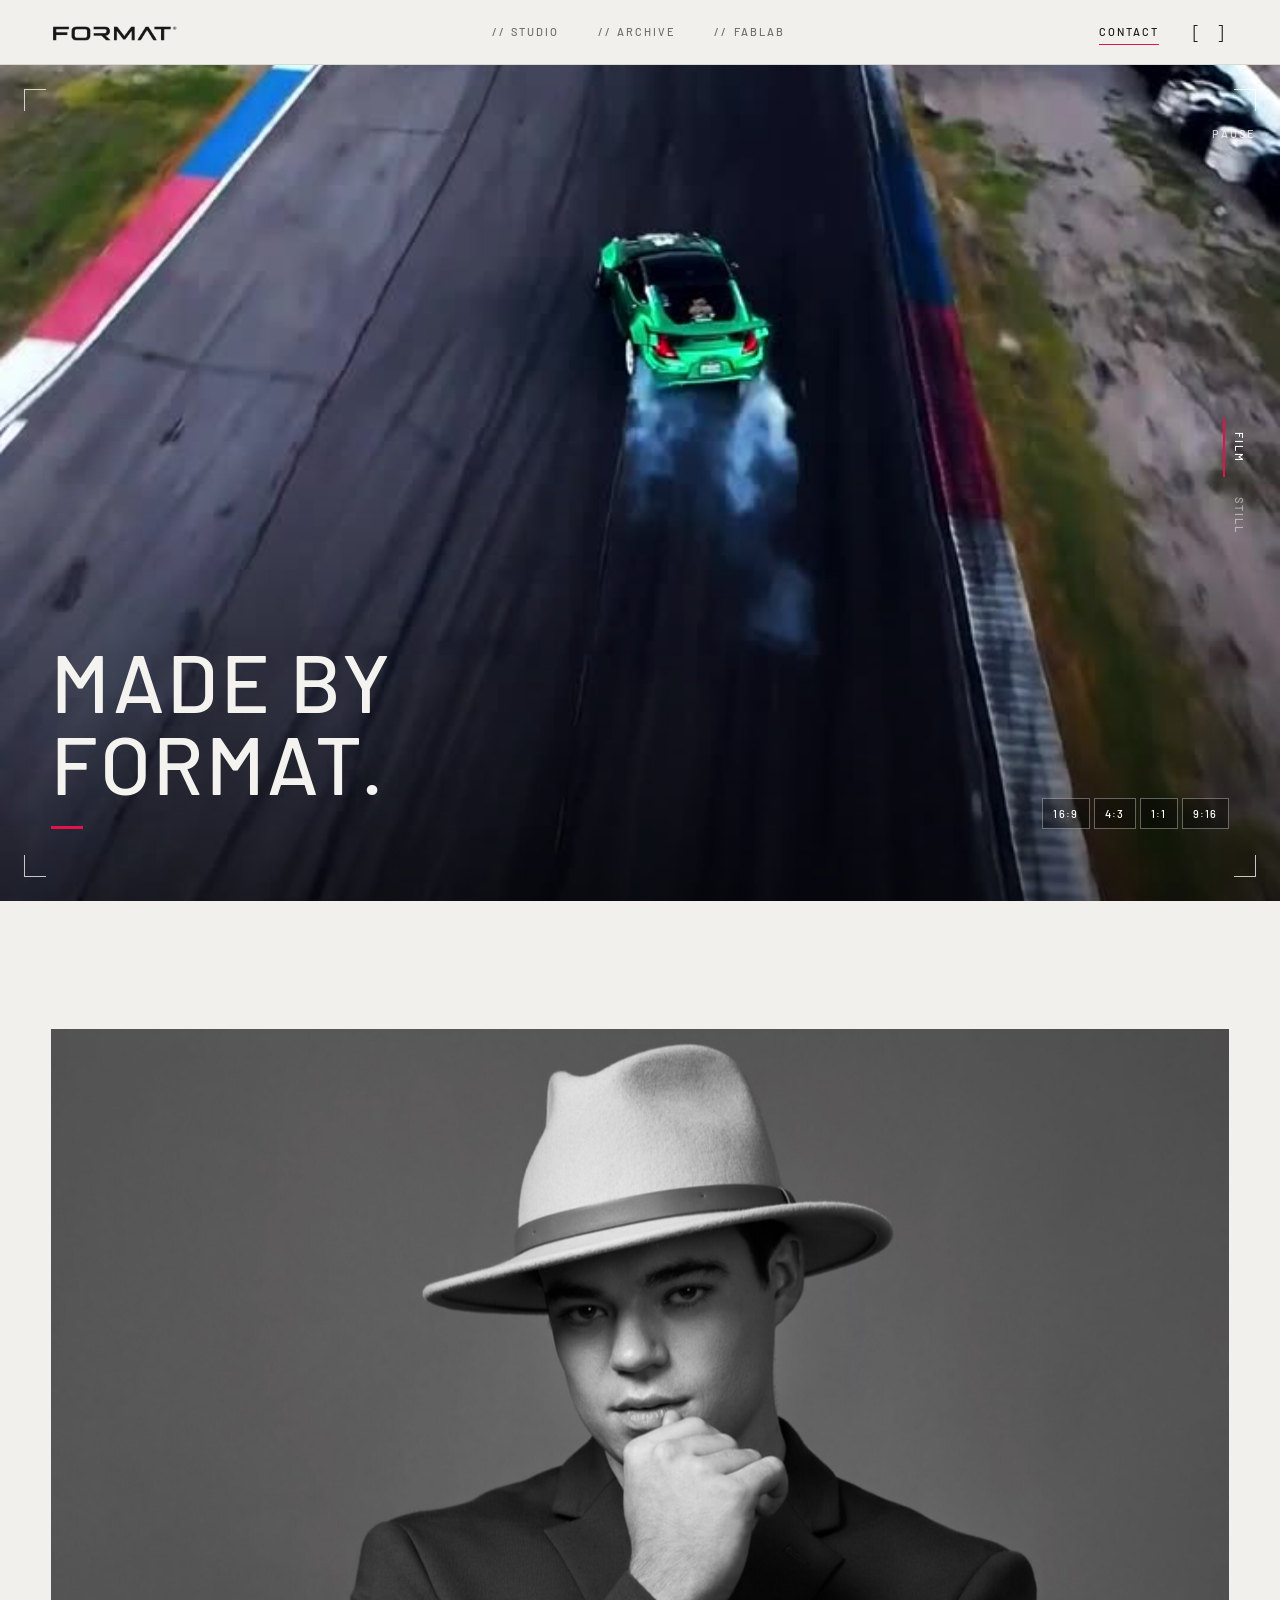
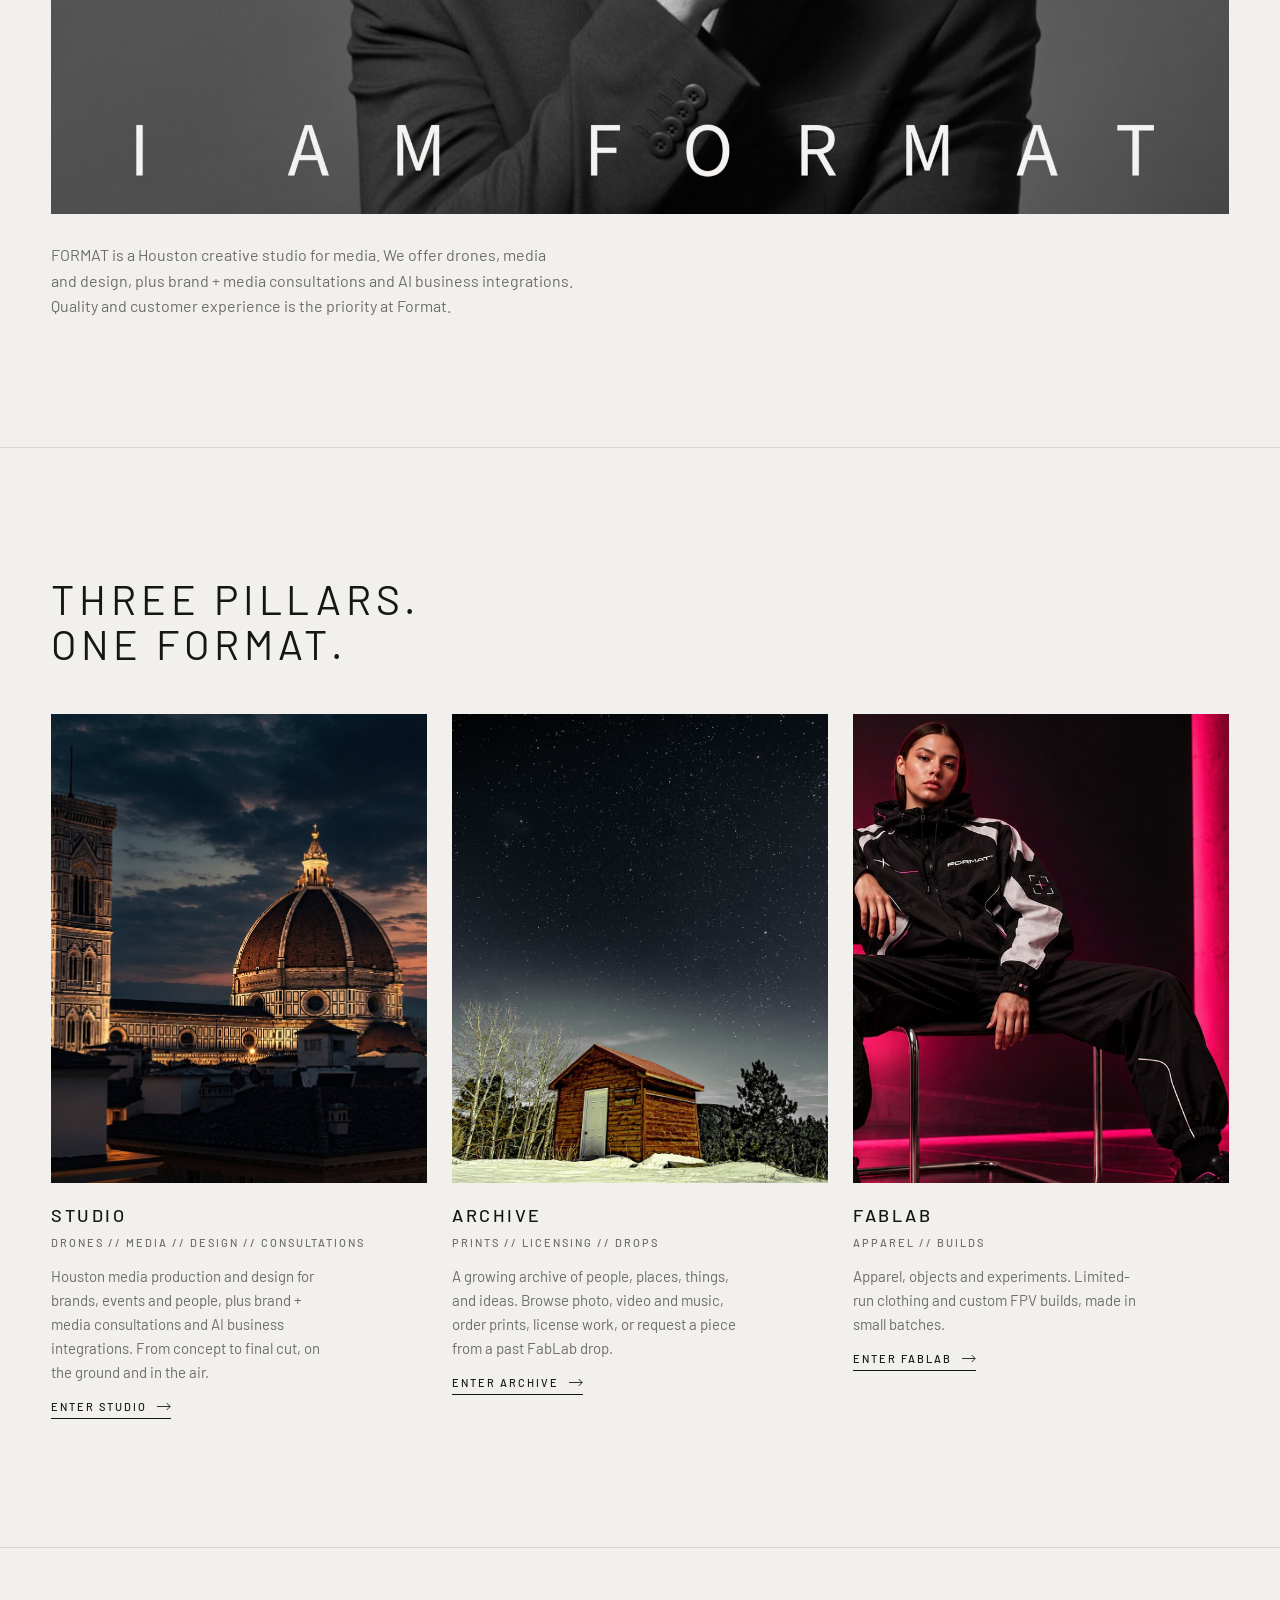
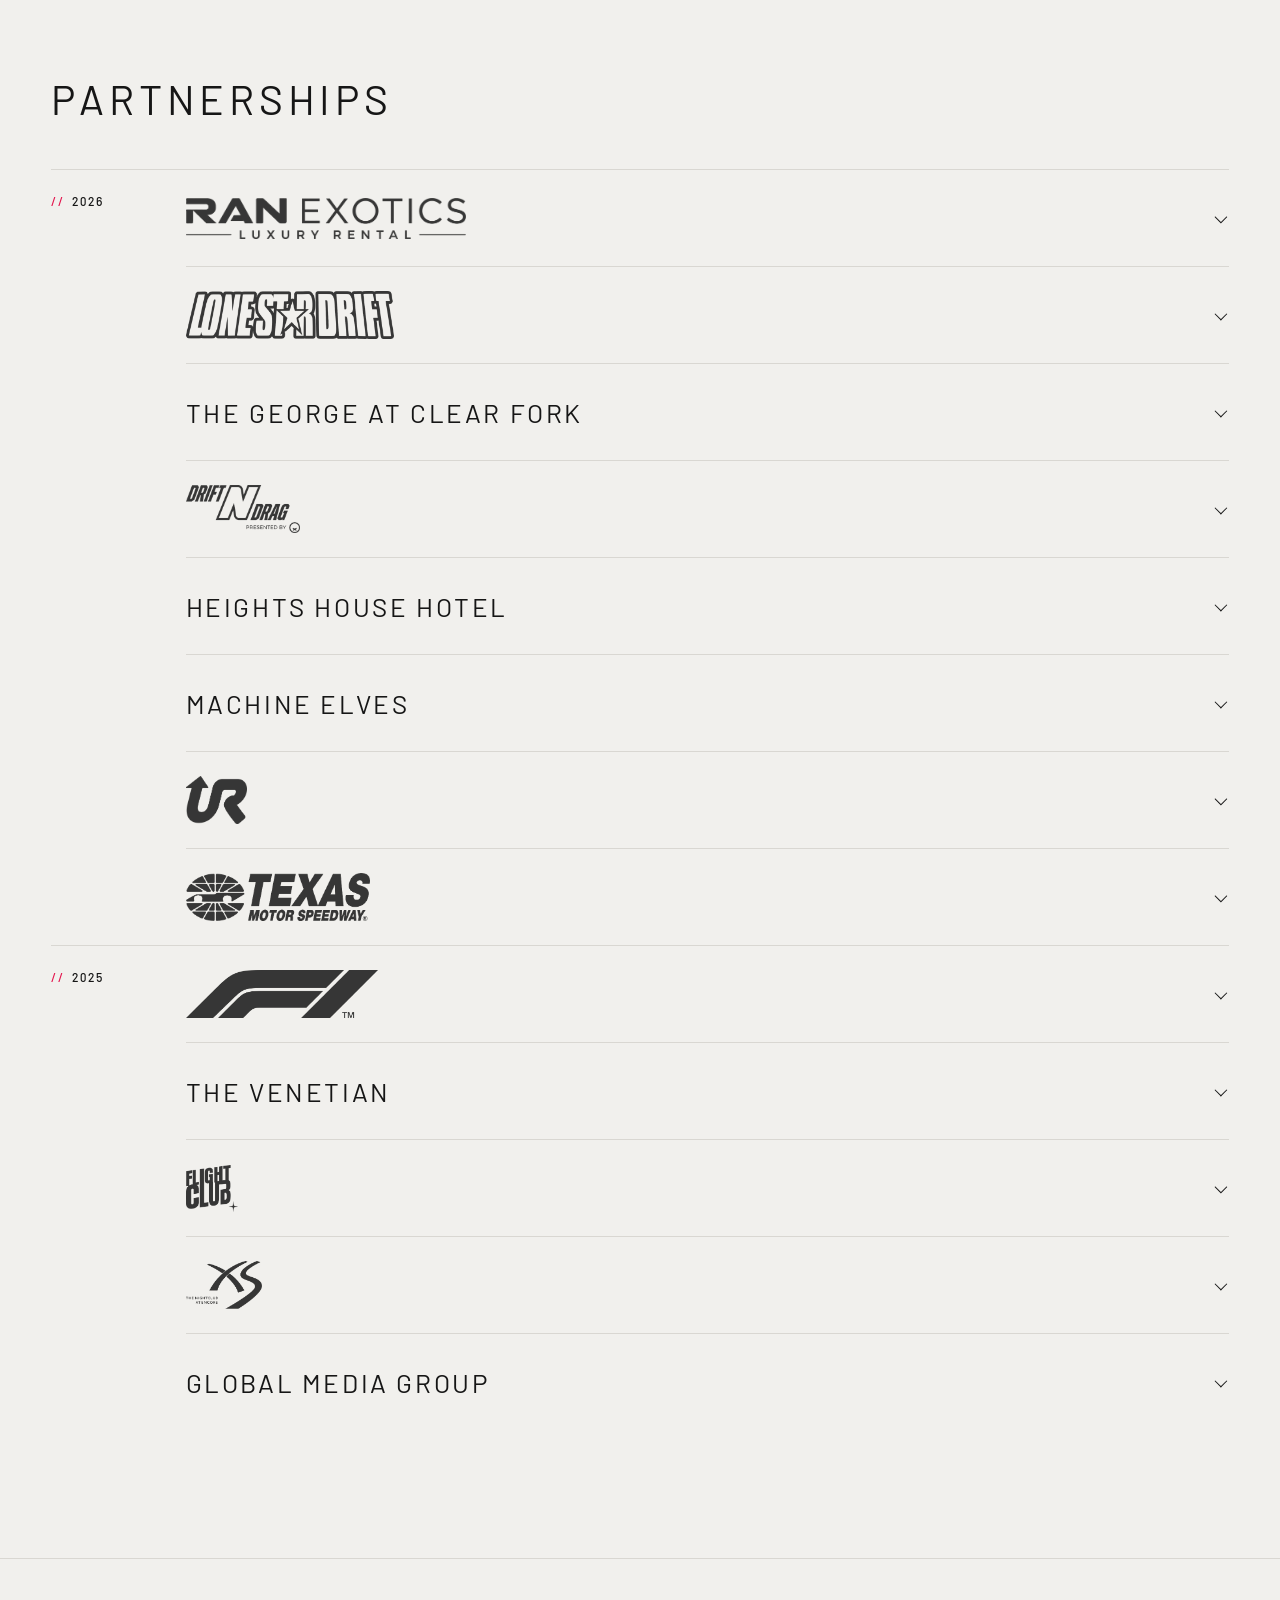
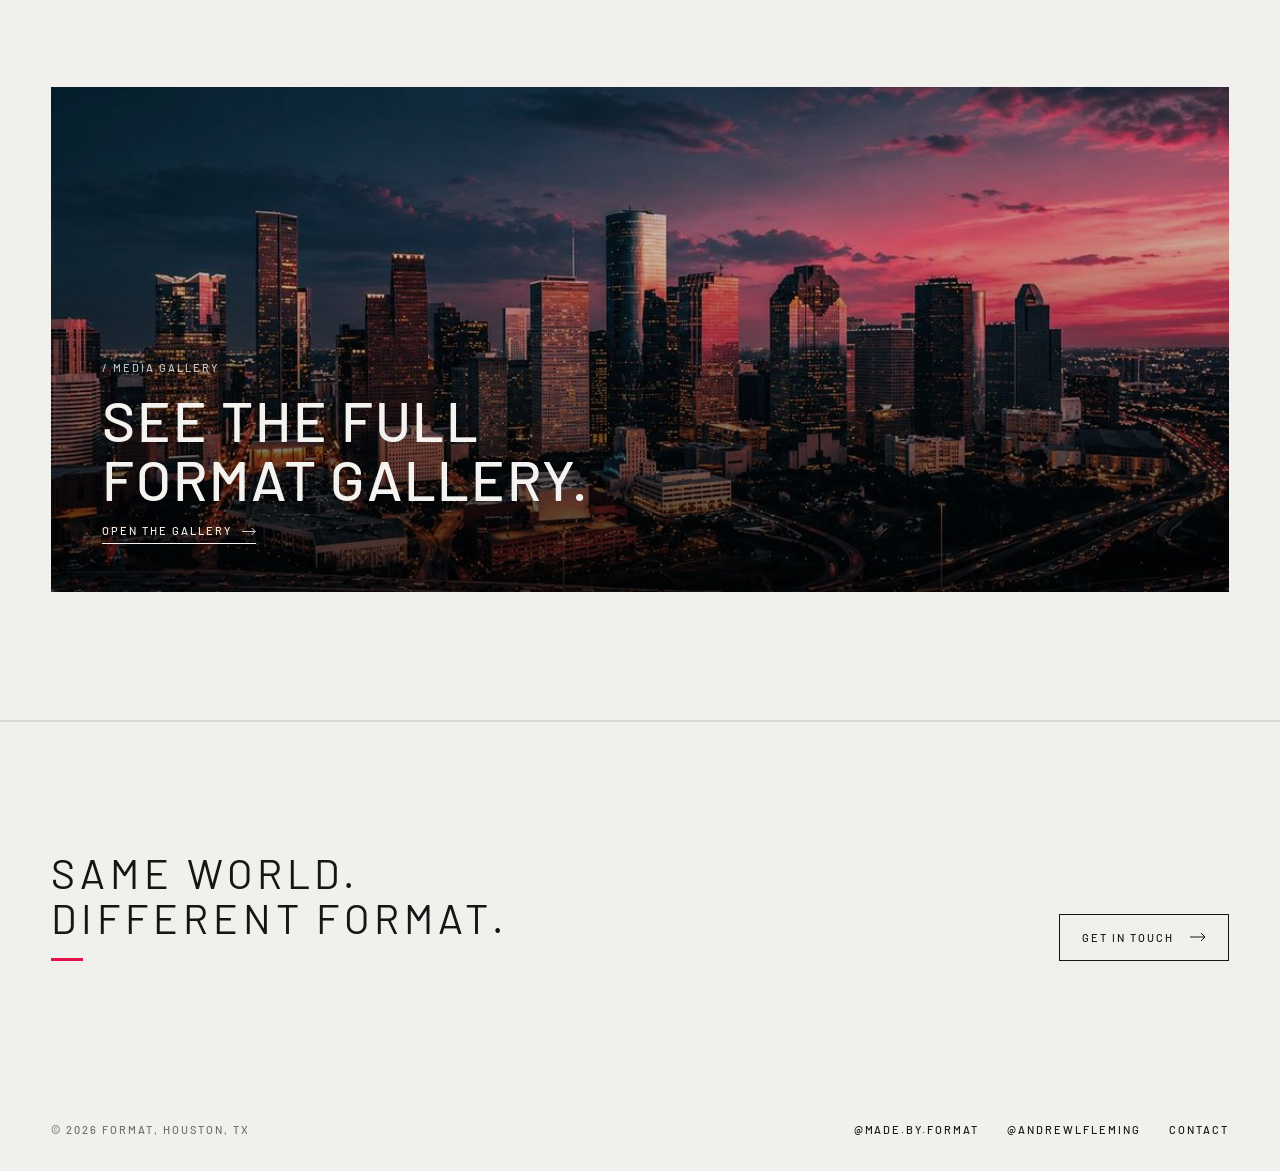
==== index.html @ 5183f005 "Use hero still as link-preview image instead of I AM FORMAT portrait Co-Authored-By: Claude Sonnet 5" ====
<!DOCTYPE html>
<html lang="en">
<head>
<meta charset="utf-8">
<meta name="viewport" content="width=device-width, initial-scale=1, viewport-fit=cover">
<title>FORMAT | Houston Media Studio, FPV &amp; Drone Pilot</title>
<link rel="apple-touch-icon" sizes="180x180" href="/apple-touch-icon.png">
<link rel="icon" type="image/png" sizes="32x32" href="/favicon-32x32.png">
<link rel="icon" type="image/png" sizes="16x16" href="/favicon-16x16.png">
<link rel="icon" href="/favicon.ico" sizes="any">
<link rel="manifest" href="/site.webmanifest">
<meta name="apple-mobile-web-app-title" content="FORMAT">
<meta name="theme-color" content="#000000">
<meta name="description" content="FORMAT is a Houston media studio and FAA Part 107 certified FPV and drone pilot team. Automotive and motorsports content creation, brand + media consultations, AI business integrations, and FabLab motorsports and sports fashion.">
<link rel="canonical" href="https://madebyformat.com/">
<meta property="og:type" content="website">
<meta property="og:site_name" content="FORMAT">
<meta property="og:title" content="FORMAT | Houston Media Studio, FPV &amp; Drone Pilot">
<meta property="og:description" content="FORMAT is a Houston media studio and FAA Part 107 certified FPV and drone pilot team. Automotive and motorsports content creation, brand + media consultations, AI business integrations, and FabLab motorsports and sports fashion.">
<meta property="og:url" content="https://madebyformat.com/">
<meta property="og:image" content="https://madebyformat.com/assets/og-image-hero.jpg">
<meta property="og:image:width" content="1200">
<meta property="og:image:height" content="630">
<meta property="og:image:alt" content="FPV drone view of a green drift car trailing tire smoke through a corner at Texas Motor Speedway">
<meta name="twitter:card" content="summary_large_image">
<meta name="twitter:title" content="FORMAT | Houston Media Studio, FPV &amp; Drone Pilot">
<meta name="twitter:description" content="FORMAT is a Houston media studio and FAA Part 107 certified FPV and drone pilot team. Automotive and motorsports content creation, brand + media consultations, AI business integrations, and FabLab motorsports and sports fashion.">
<meta name="twitter:image" content="https://madebyformat.com/assets/og-image-hero.jpg">
<script type="application/ld+json">{"@context":"https://schema.org","@graph":[{"@type":"WebSite","@id":"https://madebyformat.com/#website","url":"https://madebyformat.com/","name":"FORMAT","publisher":{"@id":"https://madebyformat.com/#org"}},{"@type":"ProfessionalService","@id":"https://madebyformat.com/#org","name":"FORMAT","url":"https://madebyformat.com/","description":"Houston media studio: FAA Part 107 certified FPV and drone pilot, automotive and motorsports content creation, brand + media consultations, AI business integrations, and the FabLab apparel line.","image":"https://madebyformat.com/assets/og-image-hero.jpg","email":"info@madebyformat.com","address":{"@type":"PostalAddress","addressLocality":"Houston","addressRegion":"TX","addressCountry":"US"},"areaServed":[{"@type":"City","name":"Houston"},{"@type":"State","name":"Texas"}],"sameAs":["https://www.instagram.com/made.by.format/"],"knowsAbout":["Motorsports fashion","Sports fashion","Houston media production","FPV drone piloting","Drone pilot services","Automotive content creation","Motorsports photography and video","Brand and media consulting","AI business integrations"],"hasOfferCatalog":{"@type":"OfferCatalog","name":"FORMAT services","itemListElement":[{"@type":"Offer","itemOffered":{"@type":"Service","name":"FPV and drone pilot services","areaServed":"Houston, TX"}},{"@type":"Offer","itemOffered":{"@type":"Service","name":"Automotive and motorsports content creation"}},{"@type":"Offer","itemOffered":{"@type":"Service","name":"Photo and video production"}},{"@type":"Offer","itemOffered":{"@type":"Service","name":"Digital and print design: websites, apps, branding, graphics, books, magazines and print media"}},{"@type":"Offer","itemOffered":{"@type":"Service","name":"Brand and media consultations"}},{"@type":"Offer","itemOffered":{"@type":"Service","name":"AI business integrations"}},{"@type":"Offer","itemOffered":{"@type":"Product","name":"FabLab motorsports and sports fashion apparel"}}]}}]}</script>
<link rel="preconnect" href="https://fonts.googleapis.com">
<link rel="preconnect" href="https://fonts.gstatic.com" crossorigin>
<link href="https://fonts.googleapis.com/css2?family=Barlow:wght@300;400;500&display=swap" rel="stylesheet">
<style>
:root{
  --paper:#F1F0ED; --ink:#161616; --mute:#6E6D69; --line:#D9D7D2; --accent:#E3124B;
  --sans:"Barlow","DIN Alternate","Helvetica Neue",Arial,sans-serif;
  --pad:clamp(20px,4vw,56px);
  --hh:64px;
  box-sizing:border-box;
  padding-top:env(safe-area-inset-top,0px);
  padding-bottom:env(safe-area-inset-bottom,0px);
}
@media (prefers-color-scheme:dark){:root:not([data-theme="light"]){--paper:#121212;--ink:#ECEBE7;--mute:#8E8D89;--line:#2A2A2A;--accent:#FF2A63}}
:root[data-theme="dark"]{--paper:#121212;--ink:#ECEBE7;--mute:#8E8D89;--line:#2A2A2A;--accent:#FF2A63}
html{scroll-behavior:smooth;scroll-padding-top:calc(env(safe-area-inset-top,0px) + var(--hh))}
@media (prefers-reduced-motion:reduce){html{scroll-behavior:auto}*,*::before,*::after{animation:none!important;transition:none!important}}
*,*::before,*::after{box-sizing:border-box}
body{margin:0;background:var(--paper);color:var(--ink);font:400 16px/1.6 var(--sans);-webkit-font-smoothing:antialiased}
img{display:block;max-width:100%}
a{color:inherit;text-decoration:none}
:focus-visible{outline:2px solid var(--accent);outline-offset:3px}
.wrap{max-width:1280px;margin:0 auto;padding:0 var(--pad)}
.lbl{font-size:11px;letter-spacing:.18em;text-transform:uppercase;font-weight:500}
.m{color:var(--mute)}
.tick{display:block;width:32px;height:3px;background:var(--accent)}
html.theming,html.theming *{transition:background-color .35s,color .35s,border-color .35s!important}

/* header */
header{position:sticky;top:0;z-index:20;background:var(--paper);border-bottom:1px solid var(--line)}
.bar{display:flex;align-items:center;justify-content:space-between;height:64px}
.logo img{height:17px;width:auto}
.logo .lp{display:none}
@media (prefers-color-scheme:dark){:root:not([data-theme="light"]) .logo .li{display:none}:root:not([data-theme="light"]) .logo .lp{display:block}}
:root[data-theme="dark"] .logo .li{display:none}:root[data-theme="dark"] .logo .lp{display:block}
.pnav{display:flex;align-items:center;gap:clamp(18px,3vw,40px)}
.pnav a{position:relative;padding:6px 0;transition:color .3s}
.pnav .sl{color:var(--mute);margin-right:.5em;transition:color .3s}
.pnav a:hover,.pnav a[aria-current="page"]{color:var(--ink)}
.pnav a:hover .sl,.pnav a[aria-current="page"] .sl{color:var(--accent)}
.pnav a::after{content:"";position:absolute;left:0;right:0;bottom:0;height:1px;background:var(--accent);transform:scaleX(0);transform-origin:left;transition:transform .5s cubic-bezier(.77,0,.18,1)}
.pnav a[aria-current="page"]::after{transform:scaleX(1)}
.pnav a:not([aria-current]){color:var(--mute)}
.hr{display:flex;align-items:center;gap:clamp(16px,2.4vw,28px)}
.cta{border-bottom:1px solid var(--accent);padding:4px 0}
.cta:hover{color:var(--accent)}
.sl{color:var(--accent)}
.brk{white-space:nowrap;border:0;background:none;color:inherit;font:300 20px var(--sans);letter-spacing:.3em;padding:4px 0 4px .3em;cursor:pointer}
.brk:hover{color:var(--accent)}

/* hero */
.frame{position:relative;height:calc(100svh - var(--hh));min-height:520px;background:#0E0E0E;overflow:hidden;color:#F4F3EF}
.media{position:absolute;inset:0;isolation:isolate;overflow:hidden;background:#0E0E0E}
.layer{position:absolute;inset:0;width:100%;height:100%;object-fit:cover;z-index:0;opacity:0;clip-path:inset(0);will-change:clip-path,transform}
.media picture{display:contents}
#heroVid{object-position:50% 42%}#heroImg{object-position:50% 45%}
#heroVid::-webkit-media-controls,#heroVid::-webkit-media-controls-start-playback-button,#heroVid::-webkit-media-controls-overlay-play-button{display:none!important;-webkit-appearance:none}
.layer.cur{z-index:1;opacity:1}
.layer.enter{z-index:2;opacity:1;clip-path:inset(50% 0 50% 0);transform:scale(1.1)}
.layer.enter.go{clip-path:inset(0 0 0 0);transform:scale(1);transition:clip-path .95s cubic-bezier(.77,0,.18,1),transform 1.4s cubic-bezier(.16,1,.3,1)}
.layer.cur.leave{transform:scale(1.04);filter:brightness(.45) saturate(.6);transition:transform 1.2s cubic-bezier(.16,1,.3,1),filter .9s cubic-bezier(.77,0,.18,1)}
.shut{position:absolute;inset:0;pointer-events:none;z-index:1}
.shut i{position:absolute;left:0;right:0;top:50%;height:1px;background:var(--accent);opacity:0;transform:scaleX(0)}
.frame.sw .shut i{opacity:1;transform:scaleX(1);transition:transform .4s cubic-bezier(.16,1,.3,1)}
.frame.sw.go .shut i{opacity:0;transition:top .95s cubic-bezier(.77,0,.18,1),transform .4s cubic-bezier(.16,1,.3,1),opacity .35s .75s}
.frame.sw.go .shut i:first-child{top:0}.frame.sw.go .shut i:last-child{top:calc(100% - 1px)}
.mode{position:absolute;right:24px;top:50%;transform:translateY(-50%);z-index:3;display:flex;flex-direction:column;gap:6px}
.mode button{writing-mode:vertical-rl;background:none;border:0;color:rgba(255,255,255,.5);padding:14px 10px;cursor:pointer;font-family:var(--sans);transition:color .5s}
.mode button:hover,.mode button[aria-pressed="true"]{color:#fff}
.mi{position:absolute;left:0;top:0;width:2px;background:var(--accent);transition:transform .7s cubic-bezier(.77,0,.18,1),height .7s cubic-bezier(.77,0,.18,1)}
.frame.still .vp{opacity:0;pointer-events:none}
.vp{transition:opacity .5s}
.vp{position:absolute;top:56px;right:24px;z-index:3;background:none;border:0;color:rgba(255,255,255,.75);padding:6px 0;cursor:pointer;font-family:var(--sans)}
.vp:hover{color:#fff}
.scrim{position:absolute;inset:0;background:linear-gradient(0deg,rgba(0,0,0,.6),rgba(0,0,0,0) 55%)}
.c{position:absolute;width:22px;height:22px;border:0 solid rgba(255,255,255,.75)}
.tl{top:24px;left:24px;border-top-width:1px;border-left-width:1px}.tr{top:24px;right:24px;border-top-width:1px;border-right-width:1px}
.bl{bottom:24px;left:24px;border-bottom-width:1px;border-left-width:1px}.br{bottom:24px;right:24px;border-bottom-width:1px;border-right-width:1px}
.hero-copy{position:absolute;left:var(--pad);right:var(--pad);bottom:clamp(48px,8vh,88px);display:flex;justify-content:space-between;align-items:flex-end;gap:24px;flex-wrap:wrap;z-index:2}
h1{margin:0 0 22px;font-size:clamp(40px,6.4vw,96px);line-height:1;font-weight:500;letter-spacing:.03em;text-transform:uppercase}
.vf{position:absolute;left:50%;top:50%;transform:translate(-50%,-50%);border:1px solid rgba(255,255,255,.85);box-shadow:0 0 0 200vmax rgba(0,0,0,.5);transition:width .5s,height .5s,opacity .4s;opacity:0;pointer-events:none;z-index:1}
.frame[data-ar] .vf{opacity:1}
.ratios{display:flex;gap:4px}
.ratios button{background:rgba(0,0,0,.35);border:1px solid rgba(255,255,255,.35);color:#fff;font:500 11px var(--sans);letter-spacing:.12em;padding:8px 10px;cursor:pointer}
.ratios button[aria-pressed="true"]{background:var(--accent);border-color:var(--accent)}

/* sections */
section.block{padding:clamp(64px,10vw,128px) 0;border-bottom:1px solid var(--line)}
h2{margin:0;font-size:clamp(26px,3.2vw,42px);line-height:1.1;font-weight:400;letter-spacing:.12em;text-transform:uppercase}
.head{display:flex;justify-content:space-between;align-items:baseline;gap:16px;margin-bottom:clamp(28px,4vw,48px)}
.grid3{display:grid;grid-template-columns:repeat(3,1fr);gap:clamp(16px,2vw,28px)}
.ph{position:relative;overflow:hidden;background:#0E0E0E}
.ph img{width:100%;height:100%;object-fit:cover;transition:transform .6s}
a:hover .ph img{transform:scale(1.03)}
.div .ph{aspect-ratio:4/5}
.div .act{margin-top:14px;display:inline-flex;gap:10px;align-items:center;border-bottom:1px solid currentColor;padding-bottom:3px}
a:hover .act{color:var(--accent)}
.div p{margin:12px 0 0;color:var(--mute);max-width:36ch;font-size:15px;line-height:1.6}
.div h3{margin:18px 0 4px;font-size:18px;font-weight:500;letter-spacing:.14em;text-transform:uppercase}
.work .ph{aspect-ratio:3/2}
.grid4{display:grid;grid-template-columns:repeat(4,minmax(0,1fr));gap:clamp(16px,2vw,28px)}
.ph svg{display:block;transition:transform .6s}
a:hover .ph svg{transform:scale(1.03)}
@media (max-width:1024px){.grid4{grid-template-columns:repeat(2,minmax(0,1fr));row-gap:clamp(40px,6vw,64px)}}
@media (max-width:560px){.grid4{grid-template-columns:minmax(0,1fr)}}
.work .cap{display:flex;justify-content:space-between;gap:12px;padding-top:12px}

/* about */
.vh{position:absolute;width:1px;height:1px;margin:-1px;padding:0;overflow:hidden;clip:rect(0 0 0 0);white-space:nowrap;border:0}
.iam{aspect-ratio:3/2}
.iamp{max-width:58ch;color:var(--mute);margin:28px 0 0}
.gcard{position:relative;display:block;color:#F4F3EF;background:#0E0E0E;overflow:hidden}
.gcard .ph{aspect-ratio:21/9}
.gcard .ph img{opacity:.8}
.gcard::after{content:"";position:absolute;inset:0;background:linear-gradient(0deg,rgba(0,0,0,.7),rgba(0,0,0,0) 65%)}
.gtxt{position:absolute;left:clamp(20px,4vw,56px);right:clamp(20px,4vw,56px);bottom:clamp(20px,4vw,48px);z-index:1;display:flex;flex-direction:column;align-items:flex-start;gap:14px}
.gtxt .m{color:rgba(255,255,255,.75)}
.gtxt h2{margin:0;font-size:clamp(28px,4.4vw,64px);line-height:1.05;font-weight:500;letter-spacing:.03em;text-transform:uppercase}
.gcard:hover .more{color:var(--accent)}
@media (max-width:820px){.gcard .ph{aspect-ratio:4/3}}

/* contact */
.contact{display:grid;grid-template-columns:1fr 1fr;gap:clamp(32px,6vw,96px)}
.contact h2{margin-bottom:24px}
form{display:grid;gap:18px}
input,textarea{width:100%;font:400 16px var(--sans);color:var(--ink);background:transparent;border:0;border-bottom:1px solid var(--line);padding:10px 0;border-radius:0}
textarea{min-height:80px;resize:vertical}
input:focus,textarea:focus{outline:none;border-bottom-color:var(--accent)}
.btn{justify-self:start;display:inline-flex;gap:16px;align-items:center;border:1px solid var(--ink);background:none;color:inherit;padding:14px 22px;cursor:pointer}
.btn:hover{background:var(--ink);color:var(--paper)}
.sent{min-height:1.2em}

/* footer */
footer .wrap{display:flex;justify-content:space-between;align-items:center;gap:20px;flex-wrap:wrap;padding-top:32px;padding-bottom:32px}
footer .links{display:flex;gap:28px}
footer a:hover{color:var(--accent)}

/* gallery */
.more{display:inline-flex;gap:10px;align-items:center;border-bottom:1px solid currentColor;padding-bottom:3px}
.more:hover,.back:hover{color:var(--accent)}
body.g main{display:none}
body.g .gallery{display:block}
.gallery{padding:clamp(40px,6vw,80px) 0 clamp(64px,10vw,128px)}
.ghead{margin-bottom:clamp(32px,5vw,64px)}
.ghead h2{font-size:clamp(40px,6vw,88px);letter-spacing:.06em;margin:28px 0 14px}
.ghead p{margin:0 0 22px}
.back{display:inline-flex;gap:10px;align-items:center}
.gbar{position:sticky;top:var(--hh);z-index:10;background:var(--paper);display:flex;justify-content:space-between;align-items:center;gap:16px;padding:14px 0;margin-bottom:clamp(14px,2vw,24px);border-bottom:1px solid var(--line)}
.chips{display:flex;gap:clamp(16px,3vw,32px)}
.chip{background:none;border:0;border-bottom:1px solid transparent;color:var(--mute);padding:4px 0;cursor:pointer;font-family:var(--sans)}
.chip:hover{color:var(--ink)}
.chip[aria-pressed="true"]{color:var(--ink);border-bottom-color:var(--accent)}
.grid{--cols:4;--ar:1/1;display:grid;grid-template-columns:repeat(var(--cols),1fr);gap:clamp(6px,.9vw,12px)}
.grid[data-f="landscape"]{--ar:3/2}.grid[data-f="portrait"]{--ar:2/3}
.gi{display:block;width:100%;aspect-ratio:var(--ar);padding:0;border:0;background:#0E0E0E;cursor:zoom-in;overflow:hidden}
.gi[hidden]{display:none}
.gi img{width:100%;height:100%;object-fit:cover;transition:transform .6s}
.gi:hover img{transform:scale(1.03)}
.empty{padding:clamp(48px,8vw,96px) 0;max-width:36ch}
.empty[hidden]{display:none}
.gright{display:flex;align-items:center;gap:clamp(12px,2vw,20px)}
.zoom{display:flex;gap:2px}
.gbar .lbl{white-space:nowrap}
@media (max-width:520px){#gCount{display:none}.chips{gap:14px}.gbar{gap:8px}}
.zoom button{width:28px;height:28px;background:none;border:0;color:var(--mute);font:300 18px/1 var(--sans);cursor:pointer;padding:0}
.zoom button:hover:not(:disabled){color:var(--accent)}
.zoom button:disabled{color:var(--line);cursor:default}
.lb{position:fixed;inset:0;z-index:50;background:#080808;display:flex;align-items:center;justify-content:center;padding:calc(64px + env(safe-area-inset-top,0px)) clamp(12px,6vw,96px) calc(96px + env(safe-area-inset-bottom,0px));color:#EDECE8}
.lb[hidden]{display:none}
.lb img{max-width:100%;max-height:100%;object-fit:contain}
.lbc{position:absolute;top:calc(26px + env(safe-area-inset-top,0px));left:clamp(16px,4vw,40px)}
.lbx{position:absolute;top:calc(18px + env(safe-area-inset-top,0px));right:clamp(16px,4vw,40px);background:none;border:0;color:inherit;cursor:pointer;padding:8px}
.lbn{position:absolute;top:50%;transform:translateY(-50%);background:none;border:0;color:inherit;cursor:pointer;padding:18px}
.lbn:hover,.lbx:hover{color:var(--accent)}
.prev{left:4px}.next{right:4px}
.lbbar{position:absolute;left:clamp(16px,4vw,40px);right:clamp(16px,4vw,40px);bottom:calc(22px + env(safe-area-inset-bottom,0px));display:flex;justify-content:space-between;align-items:center;gap:12px 24px;flex-wrap:wrap}
.lbt{font-size:13px}
.lbact{display:flex;gap:8px}
.lbb,.lbfav{background:none;border:1px solid rgba(255,255,255,.35);color:inherit;padding:12px 16px;cursor:pointer;font-family:var(--sans)}
.lbfav{width:44px;padding:0;display:grid;place-items:center}
.lbb:hover,.lbfav:hover{border-color:var(--accent);color:var(--accent)}
.lbfav[aria-pressed="true"]{color:var(--accent);border-color:var(--accent)}
.lbfav[aria-pressed="true"] svg{fill:currentColor}
body.lock{overflow:hidden}
@media (max-width:820px){
  .lb{padding-bottom:calc(132px + env(safe-area-inset-bottom,0px))}
  .lbbar{flex-direction:column;align-items:stretch}
  .lbb{flex:1;padding:12px 6px;white-space:nowrap;letter-spacing:.12em}
  .lbn{padding:12px}
}

@media (max-width:820px){
  .grid3{grid-template-columns:1fr}
  .work .grid3{grid-template-columns:1fr 1fr}
  .div .ph{aspect-ratio:4/3}
  .about,.contact{grid-template-columns:1fr}
  #heroVid{object-position:50% 40%}#heroImg{object-position:62% 45%}
  .mode{right:12px}.mode button{padding:12px 8px}
  .vp{top:40px;right:16px}
  .scrim{background:linear-gradient(0deg,rgba(0,0,0,.7),rgba(0,0,0,0) 60%),linear-gradient(180deg,rgba(0,0,0,.35),rgba(0,0,0,0) 20%)}
  .c{width:16px;height:16px}.tl,.tr{top:16px}.bl,.br{bottom:16px}.tl,.bl{left:16px}.tr,.br{right:16px}
}
@media (max-width:640px){
  :root{--hh:108px}
  #heroImg{object-position:50% 40%}
  .bar{flex-wrap:wrap;height:auto}
  .bar>.logo{height:60px;display:flex;align-items:center}
  .hr{height:60px}
  .pnav{order:3;width:100%;justify-content:space-between;height:48px;border-top:1px solid var(--line)}
}
@media (max-width:480px){.logo img{height:13px}.brk{font-size:17px;letter-spacing:.2em}.work .grid3{grid-template-columns:1fr}}

/* two-link cards */
.acts{display:flex;gap:24px;flex-wrap:wrap}
.card a:hover .ph img{transform:scale(1.03)}
.act:hover{color:var(--accent)}
body.a main{display:none}
body.a .aipage{display:block}
.aipage{padding:clamp(40px,6vw,80px) 0 clamp(64px,10vw,128px)}
.aipage .ghead h2 .sl{color:var(--accent)}
.aipage .ghead p{max-width:44ch}
.aigrid{display:grid;grid-template-columns:repeat(3,1fr);gap:clamp(16px,2vw,28px)}
.aigrid figure{margin:0}
.slot{aspect-ratio:4/5;border:1px solid var(--line);display:grid;place-items:center;position:relative}
.slot::before,.slot::after{content:"";position:absolute;width:14px;height:14px;border:0 solid var(--mute)}
.slot::before{top:12px;left:12px;border-top-width:1px;border-left-width:1px}
.slot::after{bottom:12px;right:12px;border-bottom-width:1px;border-right-width:1px}
.slot span{font-size:clamp(28px,3vw,40px);font-weight:300;letter-spacing:.12em;color:var(--line)}
.aigrid .cap{display:flex;justify-content:space-between;gap:12px;padding-top:12px}
.aifoot{margin-top:clamp(40px,6vw,72px);display:flex;justify-content:space-between;gap:16px;flex-wrap:wrap;border-top:1px solid var(--line);padding-top:20px}
@media (max-width:820px){.aigrid{grid-template-columns:1fr 1fr 1fr;gap:8px}.aigrid .cap span:last-child{display:none}.aigrid .cap{font-size:9px}}
@media (max-width:480px){.aigrid{grid-template-columns:1fr}.aigrid .cap span:last-child{display:inline}.aigrid .cap{font-size:11px}}

/* pillar pages */
body.sub main{display:none}
.page{padding:clamp(40px,6vw,80px) 0 clamp(64px,10vw,128px)}
.ghead h2 .sl{color:var(--accent)}
.page .ghead h2{margin-bottom:10px}
.page .ghead p{max-width:44ch;margin:18px 0 22px}
.page .slot{aspect-ratio:auto;height:100%;border:0;background:#0E0E0E}
.page .slot span{color:#3A3A3A}.page .slot b{font-weight:300}
.pfoot{margin-top:clamp(40px,6vw,72px)}.pfoot:empty{display:none}
.pfoot .btn{text-decoration:none}
/* studio advisory band */
.adv{margin-top:clamp(56px,8vw,112px);padding-top:clamp(28px,4vw,48px);border-top:1px solid var(--line);display:grid;grid-template-columns:1fr 1fr;gap:clamp(28px,6vw,96px)}
.adv h3{margin:0 0 4px;font-size:18px;font-weight:500;letter-spacing:.14em;text-transform:uppercase}
.adv p{margin:12px 0 18px;color:var(--mute);max-width:40ch;font-size:15px;line-height:1.6}
.adv .act{display:inline-flex;gap:10px;align-items:center;border-bottom:1px solid currentColor;padding-bottom:3px}
.advl{list-style:none;margin:0;padding:0;border-top:1px solid var(--line)}
.advl li{display:grid;grid-template-columns:minmax(150px,.8fr) 1.2fr;gap:8px 24px;padding:18px 0;border-bottom:1px solid var(--line)}
.advl li span:first-child{font-size:12px;letter-spacing:.16em;text-transform:uppercase;font-weight:500;padding-top:2px}
.advl li .m{font-size:15px;line-height:1.55}
@media (max-width:820px){.adv{grid-template-columns:1fr}.advl li{grid-template-columns:1fr}}
/* brands */
.brands .head{align-items:flex-end}
.brands .head p{margin:0;max-width:34ch;color:var(--mute);font-size:15px}
.by{display:grid;grid-template-columns:96px minmax(0,1fr);gap:0 clamp(16px,3vw,40px);border-top:1px solid var(--line)}
.by>.yr{padding-top:22px;font-size:12px;letter-spacing:.18em;font-weight:500;font-variant-numeric:tabular-nums}
.by>.yr b{color:var(--accent);font-weight:500;margin-right:.5em}
.by+.by{margin-top:0}
.bl{list-style:none;margin:0;padding:0}
.bl details{border-bottom:1px solid var(--line)}
.bl details:last-child{border-bottom:0}
.bl summary{list-style:none;display:grid;grid-template-columns:minmax(0,1fr) 14px;gap:16px;align-items:center;min-height:96px;padding:18px 0;cursor:pointer}
.bl summary::-webkit-details-marker{display:none}
.bl .bn{display:flex;align-items:center;min-height:56px;color:var(--ink)}
.bl .bg{--lh:clamp(32px,4.5vw,48px);display:block;height:var(--lh);width:calc(var(--lh)*var(--r));max-width:min(100%,280px);background:currentColor;opacity:.85;transition:opacity .3s,background-color .3s;-webkit-mask:var(--m) left center/contain no-repeat;mask:var(--m) left center/contain no-repeat}
.bl summary:hover .bg{opacity:1;background:var(--accent)}
.bl .bw{font-size:clamp(18px,2.2vw,26px);letter-spacing:.1em;text-transform:uppercase;transition:color .3s}
.bl summary:hover .bw{color:var(--accent)}
.bl .bc{width:9px;height:9px;border-right:1px solid currentColor;border-bottom:1px solid currentColor;transform:rotate(45deg) translateY(-2px);transition:transform .35s cubic-bezier(.77,0,.18,1)}
.bl details[open] .bc{transform:rotate(-135deg);color:var(--accent)}
.bl .bd{display:grid;grid-template-columns:repeat(auto-fit,minmax(160px,1fr));gap:16px 32px;margin:0;padding:0 0 26px}
.bl .bd dt{margin:0 0 4px}
.bl .bd dd{margin:0;font-size:15px;line-height:1.5}
.bl .tgs{display:flex;flex-wrap:wrap;gap:6px}
.bl .tg{border:1px solid var(--line);padding:3px 9px;font-size:11px;letter-spacing:.12em;text-transform:uppercase}
@media (max-width:640px){.by{grid-template-columns:1fr}.by>.yr{padding:18px 0 0}}
/* closing line on every page, links to Contact */
.closer{padding:clamp(64px,10vw,128px) 0;border-top:1px solid var(--line)}
.closer .wrap{display:flex;justify-content:space-between;align-items:flex-end;gap:28px;flex-wrap:wrap}
.closer .ch{margin:0 0 18px;font-size:clamp(26px,3.2vw,42px);line-height:1.1;font-weight:400;letter-spacing:.12em;text-transform:uppercase}
.gt{display:inline-flex;gap:16px;align-items:center;border:1px solid var(--ink);padding:14px 22px;color:inherit}
.gt:hover{background:var(--ink);color:var(--paper)}
</style>
<link rel="stylesheet" href="/fx.css">
<script src="/fx.js"></script>
<script src="/analytics.js" defer></script>
</head>
<body>

<header>
  <div class="wrap bar">
    <a class="logo" href="#top" aria-label="FORMAT home"><img class="li" src="assets/2a49f35d6b.png" alt="FORMAT"><img class="lp" src="assets/de76567afb.png" alt=""></a>
    <nav class="lbl pnav" aria-label="Main"><a href="studio.html"><span class="sl">//</span>Studio</a><a href="archive.html"><span class="sl">//</span>Archive</a><a href="fablab.html"><span class="sl">//</span>FabLab</a></nav>
    <div class="hr"><a class="lbl cta" href="contact.html">Contact</a><button class="brk" id="themeBtn" type="button" aria-label="Switch to light theme" title="Switch theme">[ ]</button></div>
  </div>
</header>

<main id="top">

<section class="frame" id="frame" aria-label="Intro">
  <div class="media" id="media"><video class="layer cur" id="heroVid" autoplay muted loop playsinline preload="auto" disablepictureinpicture poster="assets/15090d0f12.jpg" aria-label="FPV drone chasing a green drift car as it slides through a corner at Texas Motor Speedway"><source src="assets/f27790ee67.mp4" type="video/mp4"></video><picture><source media="(max-width:640px)" srcset="assets/4df052394a.jpg"><img class="layer" id="heroImg" src="assets/0088d09d31.jpg" alt="FPV drone view from above of a drift car trailing tire smoke through a corner at golden hour, Texas Motor Speedway"></picture></div>
  <button class="vp lbl" id="vp" type="button" aria-pressed="false">Pause</button>
  <div class="scrim" aria-hidden="true"></div>
  <div class="shut" aria-hidden="true"><i></i><i></i></div>
  <div class="mode" id="mode" role="group" aria-label="Hero media"><span class="mi" aria-hidden="true"></span><button class="lbl" type="button" data-m="film" aria-pressed="true">Film</button><button class="lbl" type="button" data-m="still" aria-pressed="false">Still</button></div>
  <div class="vf" id="vf"></div>
  <i class="c tl" aria-hidden="true"></i><i class="c tr" aria-hidden="true"></i><i class="c bl" aria-hidden="true"></i><i class="c br" aria-hidden="true"></i>
  <div class="hero-copy">
    <div>
      <h1>Made by<br>Format.</h1>
      <span class="tick"></span>
    </div>
    <div class="ratios" role="group" aria-label="Preview framing">
      <button data-ar="16:9" aria-pressed="false">16:9</button>
      <button data-ar="4:3" aria-pressed="false">4:3</button>
      <button data-ar="1:1" aria-pressed="false">1:1</button>
      <button data-ar="9:16" aria-pressed="false">9:16</button>
    </div>
  </div>
</section>

<section class="block" id="about" aria-labelledby="aboutH">
  <div class="wrap">
    <h2 id="aboutH" class="vh">I am Format.</h2>
    <div class="ph iam"><img src="assets/i-am-format-wide.jpg" width="2000" height="1325" alt="I AM FORMAT: black and white portrait of a person in a fedora and dark suit, hand at chin, looking at the camera" loading="lazy"></div>
    <p class="iamp">FORMAT is a Houston creative studio for media. We offer drones, media and design, plus brand + media consultations and AI business integrations. Quality and customer experience is the priority at Format.</p>
  </div>
</section>

<section class="block" aria-labelledby="whatH">
  <div class="wrap">
  <div class="head"><h2 id="whatH">Three pillars.<br>One format.</h2></div>
  <div class="grid3 div">
    <a href="studio.html"><div class="ph"><img src="assets/b3031f081b.jpg" alt="Florence Cathedral dome and bell tower lit at dusk above the rooftops" loading="lazy"></div><h3>Studio</h3><div class="lbl m">Drones // Media // Design // Consultations</div><p>Houston media production and design for brands, events and people, plus brand + media consultations and AI business integrations. From concept to final cut, on the ground and in the air.</p><div class="lbl act">Enter Studio <svg width="14" height="9" viewBox="0 0 16 10" fill="none" stroke="currentColor"><path d="M0 5h15M11 1l4 4-4 4"/></svg></div></a>
    <a href="archive.html"><div class="ph"><img src="assets/10d3b531e5.jpg" alt="Small red-roofed cabin in snow under a sky full of stars" loading="lazy"></div><h3>Archive</h3><div class="lbl m">Prints // Licensing // Drops</div><p>A growing archive of people, places, things, and ideas. Browse photo, video and music, order prints, license work, or request a piece from a past FabLab drop.</p><div class="lbl act">Enter Archive <svg width="14" height="9" viewBox="0 0 16 10" fill="none" stroke="currentColor"><path d="M0 5h15M11 1l4 4-4 4"/></svg></div></a>
    <a href="fablab.html"><div class="ph"><img src="assets/7bb9df16f7.jpg" alt="Model seated on a chrome chair in a black and white FORMAT track jacket under red light" loading="lazy" style="object-position:50% 0"></div><h3>FabLab</h3><div class="lbl m">Apparel // Builds</div><p>Apparel, objects and experiments. Limited-run clothing and custom FPV builds, made in small batches.</p><div class="lbl act">Enter FabLab <svg width="14" height="9" viewBox="0 0 16 10" fill="none" stroke="currentColor"><path d="M0 5h15M11 1l4 4-4 4"/></svg></div></a>
  </div>
  </div>
</section>

<section class="block brands" id="clients" aria-labelledby="clientsH">
  <div class="wrap">
    <div class="head"><h2 id="clientsH">Partnerships</h2></div>
      <div class="by"><div class="yr lbl"><b>//</b>2026</div><div class="bl">
        <details><summary><span class="bn"><span class="bg" role="img" aria-label="Ran Exotics" style="--m:url(assets/logos/ran-exotics.png);--r:6.80"></span></span><span class="bc" aria-hidden="true"></span></summary><dl class="bd"><div><dt class="lbl m">Industry</dt><dd>Automotive</dd></div><div><dt class="lbl m">What we did</dt><dd><span class="tgs"><span class="tg">FPV</span></span></dd></div><div><dt class="lbl m">Location</dt><dd>Houston, TX</dd></div></dl></details>
        <details><summary><span class="bn"><span class="bg" role="img" aria-label="Lone Star Drifts" style="--m:url(assets/logos/lone-star-drifts.png);--r:4.35"></span></span><span class="bc" aria-hidden="true"></span></summary><dl class="bd"><div><dt class="lbl m">Industry</dt><dd>Motorsports</dd></div><div><dt class="lbl m">What we did</dt><dd><span class="tgs"><span class="tg">FPV</span><span class="tg">Video</span></span></dd></div><div><dt class="lbl m">Location</dt><dd>Texas + Nationwide</dd></div></dl></details>
        <details><summary><span class="bn"><span class="bw">The George at Clear Fork</span></span><span class="bc" aria-hidden="true"></span></summary><dl class="bd"><div><dt class="lbl m">Industry</dt><dd>Real Estate</dd></div><div><dt class="lbl m">What we did</dt><dd><span class="tgs"><span class="tg">FPV</span><span class="tg">Social Media Content</span></span></dd></div><div><dt class="lbl m">Location</dt><dd>Fort Worth, TX</dd></div></dl></details>
        <details><summary><span class="bn"><span class="bg" role="img" aria-label="Drift ’n Drag" style="--m:url(assets/logos/drift-n-drag.png);--r:2.38"></span></span><span class="bc" aria-hidden="true"></span></summary><dl class="bd"><div><dt class="lbl m">Industry</dt><dd>Motorsports</dd></div><div><dt class="lbl m">What we did</dt><dd><span class="tgs"><span class="tg">FPV</span><span class="tg">Social Media Content</span></span></dd></div><div><dt class="lbl m">Location</dt><dd>Fort Worth, TX</dd></div></dl></details>
        <details><summary><span class="bn"><span class="bw">Heights House Hotel</span></span><span class="bc" aria-hidden="true"></span></summary><dl class="bd"><div><dt class="lbl m">Industry</dt><dd>Hospitality + Entertainment</dd></div><div><dt class="lbl m">What we did</dt><dd><span class="tgs"><span class="tg">FPV</span></span></dd></div><div><dt class="lbl m">Location</dt><dd>Houston, TX</dd></div></dl></details>
        <details><summary><span class="bn"><span class="bw">Machine Elves</span></span><span class="bc" aria-hidden="true"></span></summary><dl class="bd"><div><dt class="lbl m">Industry</dt><dd>Music + Arts Collective</dd></div><div><dt class="lbl m">What we did</dt><dd><span class="tgs"><span class="tg">FPV</span><span class="tg">Social Media Content</span><span class="tg">Event Logistics</span></span></dd></div><div><dt class="lbl m">Location</dt><dd>Houston, TX</dd></div></dl></details>
        <details><summary><span class="bn"><span class="bg" role="img" aria-label="Urban Racing" style="--m:url(assets/logos/urban-racing.png);--r:1.28"></span></span><span class="bc" aria-hidden="true"></span></summary><dl class="bd"><div><dt class="lbl m">Industry</dt><dd>Motorsports</dd></div><div><dt class="lbl m">What we did</dt><dd><span class="tgs"><span class="tg">Media</span></span></dd></div><div><dt class="lbl m">Location</dt><dd>Fort Worth, TX</dd></div></dl></details>
        <details><summary><span class="bn"><span class="bg" role="img" aria-label="Texas Motor Speedway" style="--m:url(assets/logos/texas-motor-speedway.png);--r:3.85"></span></span><span class="bc" aria-hidden="true"></span></summary><dl class="bd"><div><dt class="lbl m">Industry</dt><dd>Motorsports</dd></div><div><dt class="lbl m">What we did</dt><dd><span class="tgs"><span class="tg">FPV</span><span class="tg">Media</span></span></dd></div><div><dt class="lbl m">Location</dt><dd>Fort Worth, TX</dd></div></dl></details>
      </div></div>
      <div class="by"><div class="yr lbl"><b>//</b>2025</div><div class="bl">
        <details><summary><span class="bn"><span class="bg" role="img" aria-label="F1 Vegas" style="--m:url(assets/logos/f1-vegas.png);--r:4.00"></span></span><span class="bc" aria-hidden="true"></span></summary><dl class="bd"><div><dt class="lbl m">Industry</dt><dd>Motorsports</dd></div><div><dt class="lbl m">What we did</dt><dd><span class="tgs"><span class="tg">FPV</span><span class="tg">Visual Observer</span><span class="tg">Media</span></span></dd></div><div><dt class="lbl m">Location</dt><dd>Las Vegas, NV</dd></div></dl></details>
        <details><summary><span class="bn"><span class="bw">The Venetian</span></span><span class="bc" aria-hidden="true"></span></summary><dl class="bd"><div><dt class="lbl m">Industry</dt><dd>Hospitality</dd></div><div><dt class="lbl m">What we did</dt><dd><span class="tgs"><span class="tg">Event Promotions</span><span class="tg">FPV</span><span class="tg">Media</span></span></dd></div><div><dt class="lbl m">Location</dt><dd>Las Vegas, NV</dd></div></dl></details>
        <details><summary><span class="bn"><span class="bg" role="img" aria-label="Flight Club" style="--m:url(assets/logos/flight-club.png);--r:1.10"></span></span><span class="bc" aria-hidden="true"></span></summary><dl class="bd"><div><dt class="lbl m">Industry</dt><dd>FPV Community</dd></div><div><dt class="lbl m">What we did</dt><dd><span class="tgs"><span class="tg">Member</span><span class="tg">FPV</span><span class="tg">Event Organization</span><span class="tg">Event Promotions</span><span class="tg">Graphics</span><span class="tg">Apparel</span></span></dd></div><div><dt class="lbl m">Location</dt><dd>Las Vegas, NV + Nationwide</dd></div></dl></details>
        <details><summary><span class="bn"><span class="bg" role="img" aria-label="XS Nightclub" style="--m:url(assets/logos/xs-nightclub.png);--r:1.60"></span></span><span class="bc" aria-hidden="true"></span></summary><dl class="bd"><div><dt class="lbl m">Industry</dt><dd>Entertainment</dd></div><div><dt class="lbl m">What we did</dt><dd><span class="tgs"><span class="tg">FPV</span><span class="tg">Media</span></span></dd></div><div><dt class="lbl m">Location</dt><dd>Las Vegas, NV</dd></div></dl></details>
        <details><summary><span class="bn"><span class="bw">Global Media Group</span></span><span class="bc" aria-hidden="true"></span></summary><dl class="bd"><div><dt class="lbl m">Industry</dt><dd>Media Management</dd></div><div><dt class="lbl m">What we did</dt><dd><span class="tgs"><span class="tg">Media</span><span class="tg">FPV Logistics</span></span></dd></div><div><dt class="lbl m">Location</dt><dd>Las Vegas, NV</dd></div></dl></details>
      </div></div>
  </div>
</section>

<section class="block gcta" id="work" aria-labelledby="workH">
  <div class="wrap">
    <a class="gcard" href="archive.html#gallery">
      <div class="ph"><img src="assets/de5baf7b64.jpg" width="1100" height="618" alt="Houston skyline at dusk from above with lit freeways" loading="lazy"></div>
      <div class="gtxt">
        <span class="lbl m">/ Media gallery</span>
        <h2 id="workH">See the full<br>FORMAT gallery.</h2>
        <span class="lbl more">Open the gallery <svg width="14" height="9" viewBox="0 0 16 10" fill="none" stroke="currentColor"><path d="M0 5h15M11 1l4 4-4 4"/></svg></span>
      </div>
    </a>
  </div>
</section>

<section class="closer" aria-label="Contact"><div class="wrap"><div><h2 class="ch">Same world.<br>Different format.</h2><span class="tick"></span></div><a class="gt lbl" href="contact.html">Get in touch <svg width="16" height="10" viewBox="0 0 16 10" fill="none" stroke="currentColor"><path d="M0 5h15M11 1l4 4-4 4"/></svg></a></div></section>

</main>

<footer>
  <div class="wrap lbl">
    <span class="m">© 2026 FORMAT, Houston, TX</span>
    <div class="links">
      <a href="https://www.instagram.com/made.by.format/" target="_blank" rel="noopener">@made.by.format</a>
      <a href="https://www.instagram.com/andrewlfleming/" target="_blank" rel="noopener">@andrewlfleming</a>
      <a href="contact.html">Contact</a>
    </div>
  </div>
</footer>

<script>
(function(){
  // [ ] toggles light / dark and remembers the choice
  var root=document.documentElement,tb=document.getElementById('themeBtn'),mq=window.matchMedia('(prefers-color-scheme: dark)');
  function themeNow(){return root.getAttribute('data-theme')||(mq.matches?'dark':'light')}
  function label(){tb.setAttribute('aria-label','Switch to '+(themeNow()==='dark'?'light':'dark')+' theme')}
  try{var s=localStorage.getItem('format-theme');if(s)root.setAttribute('data-theme',s)}catch(e){}
  label();
  tb.addEventListener('click',function(){
    var next=themeNow()==='dark'?'light':'dark';
    root.classList.add('theming');root.setAttribute('data-theme',next);label();
    try{localStorage.setItem('format-theme',next)}catch(e){}
    setTimeout(function(){root.classList.remove('theming')},400);
  });
  if(mq.addEventListener)mq.addEventListener('change',label);

  // links to the other FORMAT pages open at the top level
  function go(u){try{window.top.location.href=u}catch(e){window.open(u,'_blank','noopener')}}
  [].slice.call(document.querySelectorAll('a[data-ext]')).forEach(function(a){a.addEventListener('click',function(e){e.preventDefault();go(a.href)})});
  // Film / Still switch: the new frame opens from a line, like a shutter
  var fr=document.getElementById('frame'),hi=document.getElementById('heroImg'),mode=document.getElementById('mode'),mi=mode.querySelector('.mi'),mbs=[].slice.call(mode.querySelectorAll('button'));
  var reduce=window.matchMedia('(prefers-reduced-motion: reduce)'),curM='film',busy=null;
  function ind(){var b=mode.querySelector('[aria-pressed="true"]');mi.style.height=b.offsetHeight+'px';mi.style.transform='translateY('+b.offsetTop+'px)'}
  function setMode(m,instant){
    if(m===curM&&!instant)return;
    var inc=m==='film'?hv:hi,out=m==='film'?hi:hv;curM=m;
    mbs.forEach(function(b){b.setAttribute('aria-pressed',b.dataset.m===m)});ind();
    fr.classList.toggle('still',m==='still');
    try{localStorage.setItem('format-hero',m)}catch(e){}
    if(m==='film')playHero();
    clearTimeout(busy);[hv,hi].forEach(function(l){l.classList.remove('enter','go','leave')});fr.classList.remove('sw','go');
    function done(){out.classList.remove('cur','leave');inc.classList.remove('enter','go');inc.classList.add('cur');fr.classList.remove('sw','go');if(m==='still')hv.pause()}
    if(instant||reduce.matches){done();return}
    inc.classList.add('enter');fr.classList.add('sw');void inc.offsetWidth;
    requestAnimationFrame(function(){inc.classList.add('go');out.classList.add('leave');fr.classList.add('go')});
    busy=setTimeout(done,1300);
  }
  mbs.forEach(function(b){b.addEventListener('click',function(){setMode(b.dataset.m)})});
  window.addEventListener('resize',ind);
  var saved=null;try{saved=localStorage.getItem('format-hero')}catch(e){}
  ind();

  // hero video: pause control, and stay still for reduced-motion visitors
  var hv=document.getElementById('heroVid'),vp=document.getElementById('vp');
  function vpSync(){var p=hv.paused;vp.textContent=p?'Play':'Pause';vp.setAttribute('aria-pressed',p)}
  vp.addEventListener('click',function(){if(hv.paused){var r=hv.play();if(r&&r.catch)r.catch(function(){})}else hv.pause()});
  hv.addEventListener('play',vpSync);hv.addEventListener('pause',vpSync);
  // start the hero film on load; if the browser blocks autoplay, start it on the first touch, click, scroll or key
  function playHero(){hv.muted=true;var r=hv.play();if(r&&r.catch)r.catch(function(){})}
  var kick=['touchstart','pointerdown','scroll','keydown'];
  function onKick(e){if(e&&e.target===vp)return;kick.forEach(function(e){window.removeEventListener(e,onKick,true)});if(hv.paused&&curM==='film')playHero()}
  kick.forEach(function(e){window.addEventListener(e,onKick,{capture:true,passive:true})});
  if(hv.readyState>=2)playHero();else hv.addEventListener('canplay',function(){if(hv.paused&&curM==='film')playHero()},{once:true});
  playHero();
  vpSync();
  if(saved==='still')setMode('still',true);

  // ratio buttons reframe the hero
  var frame=document.getElementById('frame'),vf=document.getElementById('vf'),btns=frame.querySelectorAll('.ratios button'),ar=null;
  function fit(){if(!ar)return;var p=ar.split(':'),r=p[0]/p[1],W=frame.clientWidth-80,H=frame.clientHeight-80,w=W,h=w/r;if(h>H){h=H;w=h*r}vf.style.width=w+'px';vf.style.height=h+'px'}
  btns.forEach(function(b){b.addEventListener('click',function(){
    if(ar===b.dataset.ar){ar=null;frame.removeAttribute('data-ar');b.setAttribute('aria-pressed','false');return}
    ar=b.dataset.ar;frame.setAttribute('data-ar',ar);btns.forEach(function(x){x.setAttribute('aria-pressed',x===b)});fit();
  })});
  window.addEventListener('resize',fit);

})();
</script>
</body>
</html>
---- fx.css ----
/* FORMAT brand motion: [ ] loader, bracket hovers, viewfinder cursor, page enter.
   Everything here is skipped for visitors who prefer reduced motion. */

/* ---- [ ] loader: first visit per session (add ?loader to any URL to preview) ---- */
.fx-load{position:fixed;inset:0;z-index:9999;display:flex;flex-direction:column;align-items:center;justify-content:center;gap:28px;background:var(--paper,#F1F0ED);transition:opacity .4s .05s ease,visibility 0s .45s;cursor:pointer}
.fx-load.out{opacity:0;visibility:hidden;pointer-events:none}
.fx-load svg{width:min(36vw,190px);height:auto;overflow:visible}
.fx-load .b{fill:none;stroke:var(--ink,#161616);stroke-width:2.4;stroke-linecap:square;stroke-dasharray:74;stroke-dashoffset:74;animation:fxdraw .5s cubic-bezier(.77,0,.18,1) forwards;transition:transform .45s cubic-bezier(.77,0,.18,1)}
.fx-load .b.r{animation-delay:.1s}
.fx-load.out .b.l{transform:translateX(-16px)}
.fx-load.out .b.r{transform:translateX(16px)}
.fx-load .ln{stroke:var(--accent,#E3124B);stroke-width:1.6;opacity:0;animation:fxsweep .8s cubic-bezier(.45,0,.25,1) .3s infinite}
.fx-load .w{font:500 11px/1 var(--sans,Arial,sans-serif);letter-spacing:.55em;text-indent:.55em;text-transform:uppercase;color:var(--mute,#6E6D69);opacity:0;animation:fxfade .4s ease .3s forwards}
@keyframes fxdraw{to{stroke-dashoffset:0}}
@keyframes fxsweep{0%{transform:translateX(-30px);opacity:0}20%,80%{opacity:1}100%{transform:translateX(30px);opacity:0}}
@keyframes fxfade{to{opacity:1}}

/* ---- page enter: content rises in once the loader (if any) clears ---- */
main{animation:fxrise .55s cubic-bezier(.2,.7,.2,1) both}
html.fx-wait main{animation:none;opacity:0}
@keyframes fxrise{from{opacity:0;transform:translateY(14px)}to{opacity:1;transform:none}}

/* ---- bracket hover on text links ---- */
@media (hover:hover){
  .act,.cta{position:relative}
  .act::before,.act::after,.cta::before,.cta::after{position:absolute;top:50%;margin-top:-.62em;line-height:1.1;font-size:15px;font-weight:300;letter-spacing:0;color:var(--accent);opacity:0;transition:opacity .3s,transform .4s cubic-bezier(.2,.7,.2,1);pointer-events:none}
  .act::before,.cta::before{content:"[";left:-17px;transform:translateX(7px)}
  .act::after,.cta::after{content:"]";right:-17px;transform:translateX(-7px)}
  a:hover .act::before,a:hover .act::after,.act:hover::before,.act:hover::after,.cta:hover::before,.cta:hover::after{opacity:1;transform:none}
}

/* ---- viewfinder cursor over linked photos (mouse only) ---- */
.fx-cur{position:fixed;left:0;top:0;width:0;height:0;z-index:9998;pointer-events:none}
.fx-cur .bx{position:absolute;left:-30px;top:-30px;width:60px;height:60px;color:#fff;mix-blend-mode:difference;opacity:0;transform:scale(1.7);transition:opacity .25s,transform .45s cubic-bezier(.2,.7,.2,1)}
.fx-cur.on .bx{opacity:1;transform:none}
.fx-cur i{position:absolute;width:14px;height:14px;border:0 solid currentColor}
.fx-cur .tl{top:0;left:0;border-top-width:1px;border-left-width:1px}
.fx-cur .tr{top:0;right:0;border-top-width:1px;border-right-width:1px}
.fx-cur .bl{bottom:0;left:0;border-bottom-width:1px;border-left-width:1px}
.fx-cur .br{bottom:0;right:0;border-bottom-width:1px;border-right-width:1px}
.fx-cur .t{position:absolute;left:0;right:0;top:50%;margin-top:-5px;text-align:center;font:500 9px/1 var(--sans,Arial,sans-serif);letter-spacing:.3em;text-indent:.3em;text-transform:uppercase}
html.fx-cur-on a .ph{cursor:none}

@media (prefers-reduced-motion:reduce){
  .fx-load,.fx-cur{display:none}
  main{animation:none}
  .act::before,.act::after,.cta::before,.cta::after{transition:none}
}
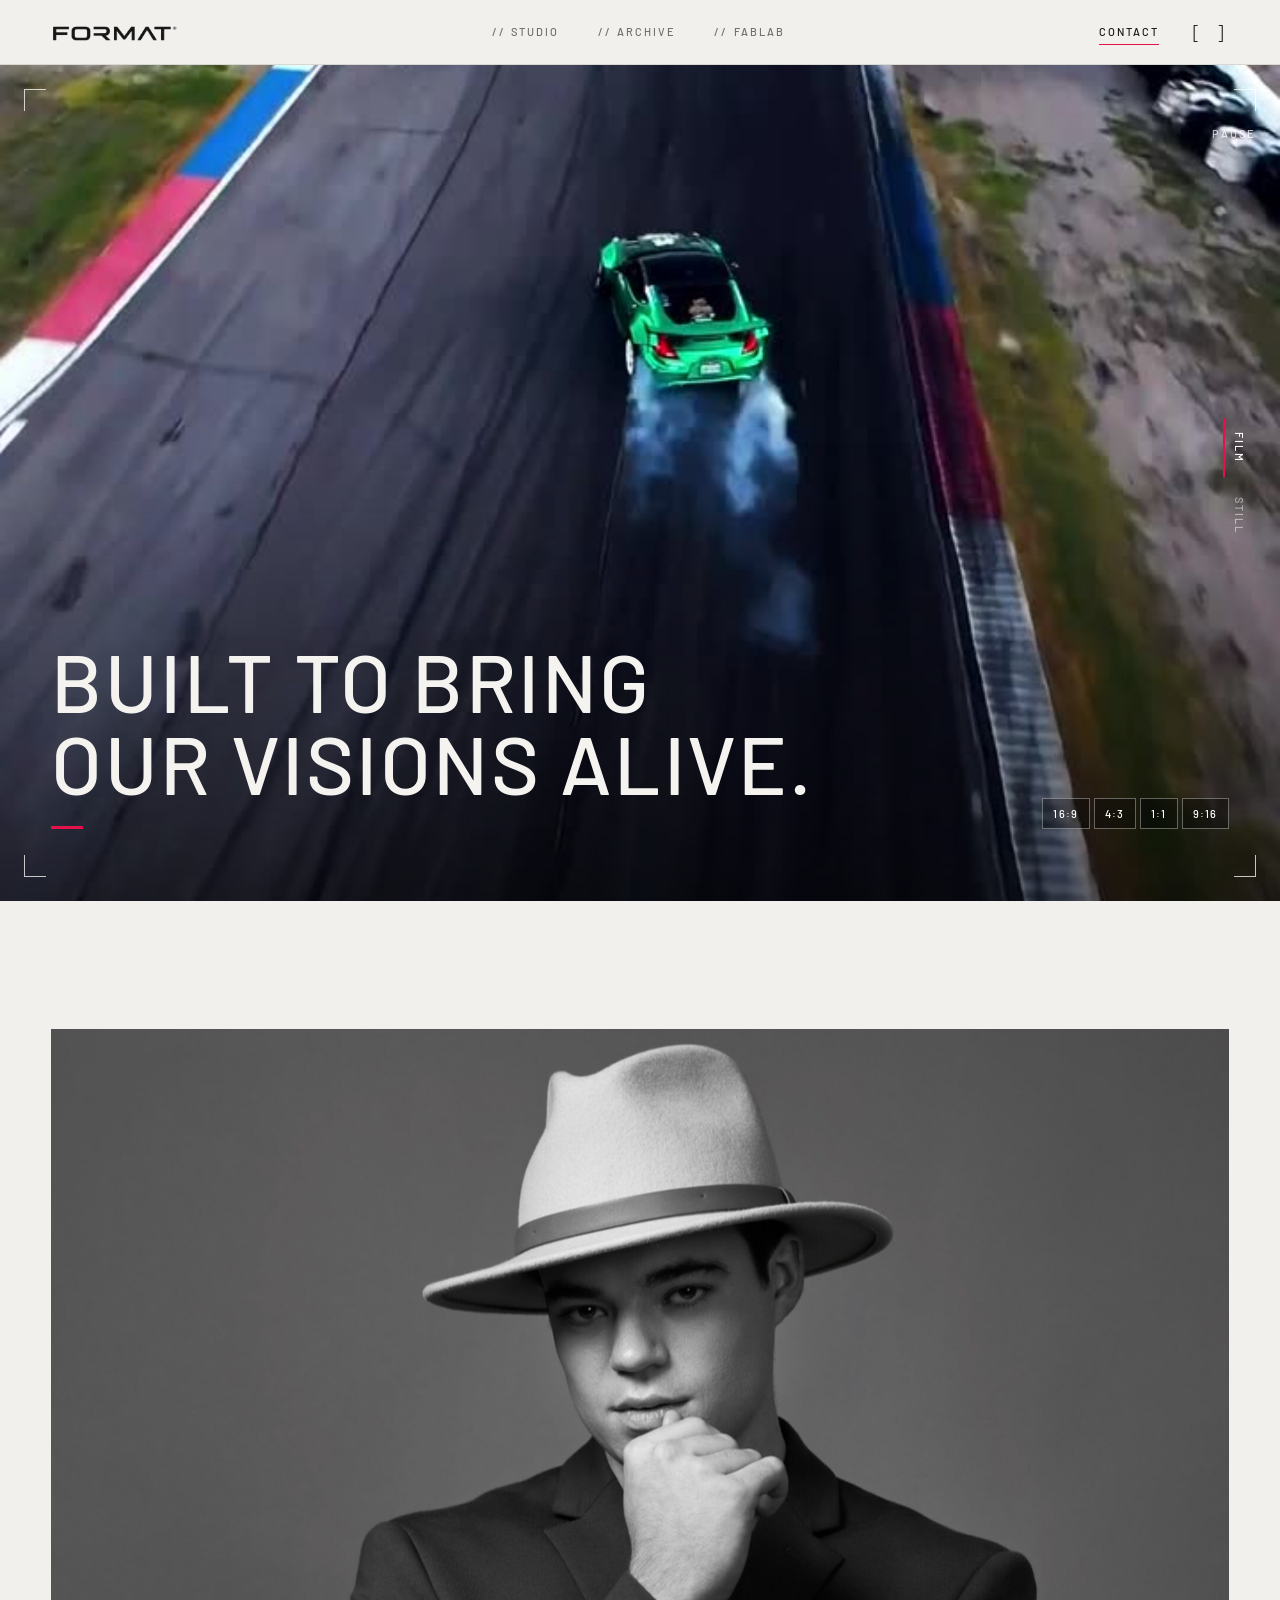
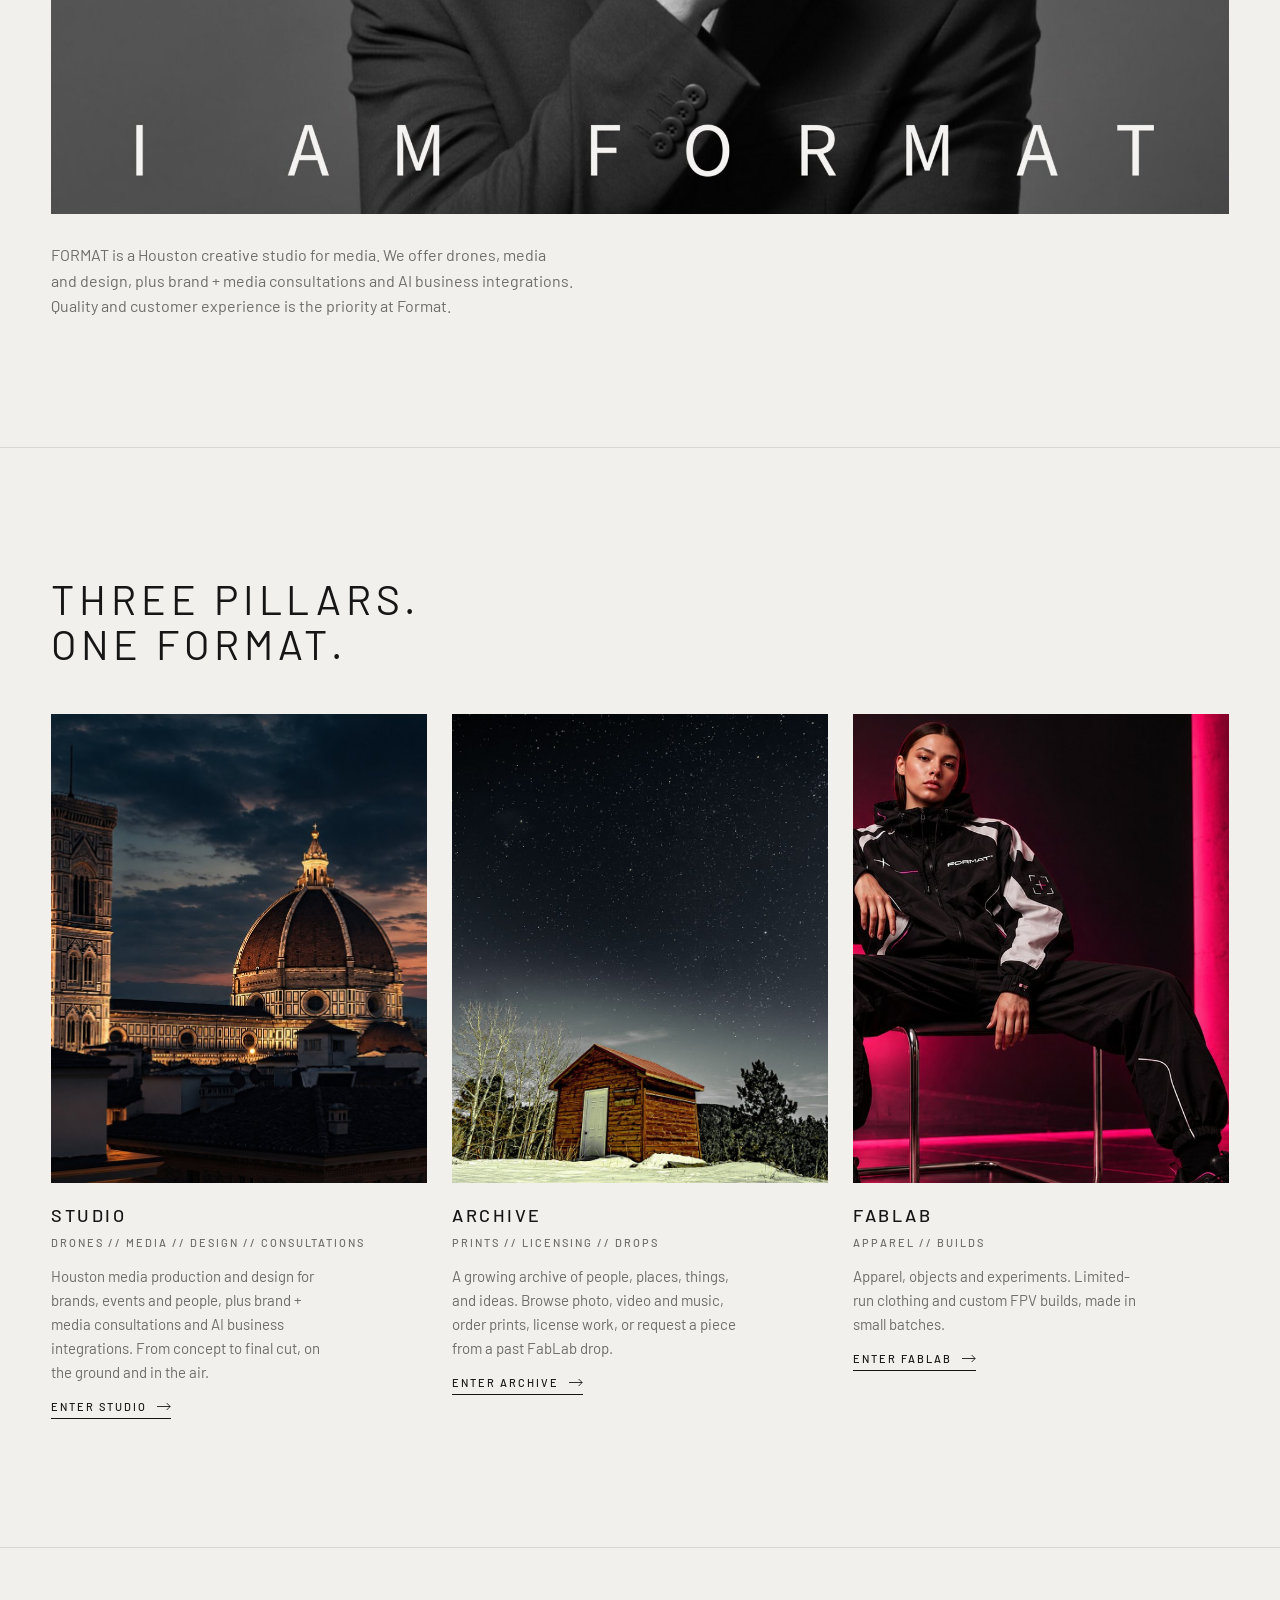
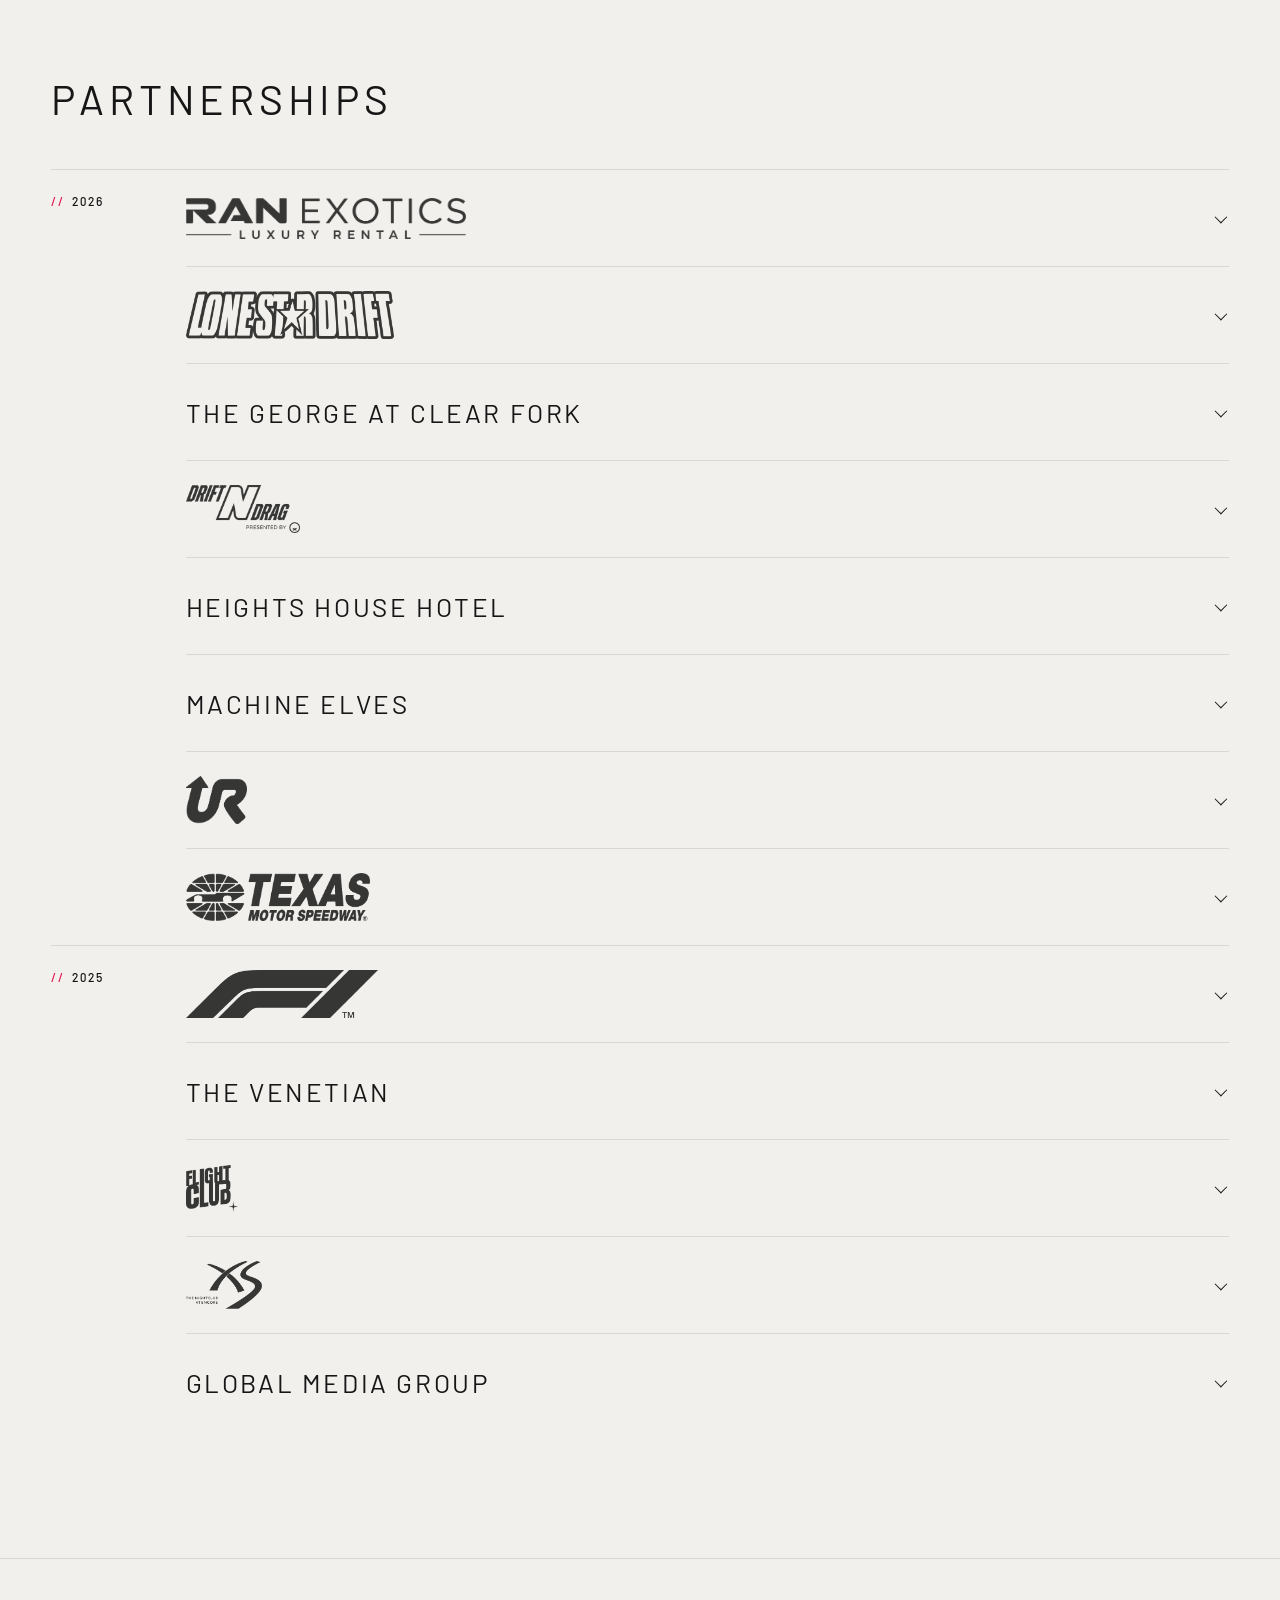
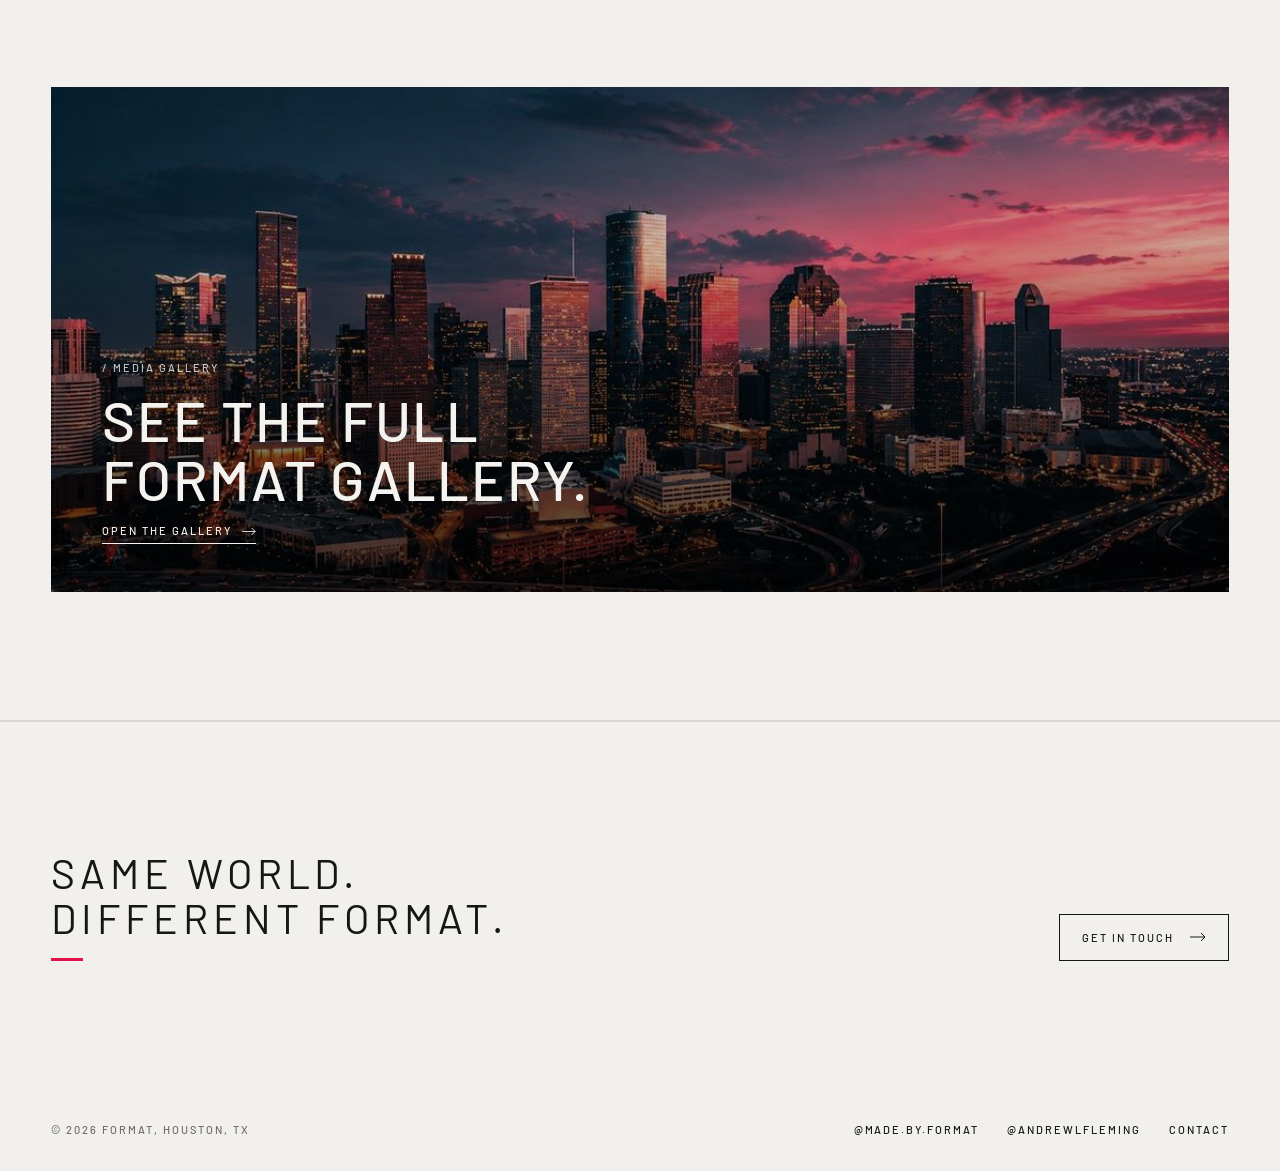
==== commit 6a82d622: "Home: change hero headline Co-Authored-By: Claude Sonnet 5.5 <noreply@anthropic.com>" ====
--- a/index.html
+++ b/index.html
@@ -338,7 +338,7 @@
   <i class="c tl" aria-hidden="true"></i><i class="c tr" aria-hidden="true"></i><i class="c bl" aria-hidden="true"></i><i class="c br" aria-hidden="true"></i>
   <div class="hero-copy">
     <div>
-      <h1>Made by<br>Format.</h1>
+      <h1>Built to bring<br>our visions alive.</h1>
       <span class="tick"></span>
     </div>
     <div class="ratios" role="group" aria-label="Preview framing">
--- a/fx.css
+++ b/fx.css
@@ -1,24 +1,5 @@
-/* FORMAT brand motion: [ ] loader, bracket hovers, viewfinder cursor, page enter.
+/* FORMAT brand motion: bracket hovers, viewfinder cursor.
    Everything here is skipped for visitors who prefer reduced motion. */
-
-/* ---- [ ] loader: first visit per session (add ?loader to any URL to preview) ---- */
-.fx-load{position:fixed;inset:0;z-index:9999;display:flex;flex-direction:column;align-items:center;justify-content:center;gap:28px;background:var(--paper,#F1F0ED);transition:opacity .4s .05s ease,visibility 0s .45s;cursor:pointer}
-.fx-load.out{opacity:0;visibility:hidden;pointer-events:none}
-.fx-load svg{width:min(36vw,190px);height:auto;overflow:visible}
-.fx-load .b{fill:none;stroke:var(--ink,#161616);stroke-width:2.4;stroke-linecap:square;stroke-dasharray:74;stroke-dashoffset:74;animation:fxdraw .5s cubic-bezier(.77,0,.18,1) forwards;transition:transform .45s cubic-bezier(.77,0,.18,1)}
-.fx-load .b.r{animation-delay:.1s}
-.fx-load.out .b.l{transform:translateX(-16px)}
-.fx-load.out .b.r{transform:translateX(16px)}
-.fx-load .ln{stroke:var(--accent,#E3124B);stroke-width:1.6;opacity:0;animation:fxsweep .8s cubic-bezier(.45,0,.25,1) .3s infinite}
-.fx-load .w{font:500 11px/1 var(--sans,Arial,sans-serif);letter-spacing:.55em;text-indent:.55em;text-transform:uppercase;color:var(--mute,#6E6D69);opacity:0;animation:fxfade .4s ease .3s forwards}
-@keyframes fxdraw{to{stroke-dashoffset:0}}
-@keyframes fxsweep{0%{transform:translateX(-30px);opacity:0}20%,80%{opacity:1}100%{transform:translateX(30px);opacity:0}}
-@keyframes fxfade{to{opacity:1}}
-
-/* ---- page enter: content rises in once the loader (if any) clears ---- */
-main{animation:fxrise .55s cubic-bezier(.2,.7,.2,1) both}
-html.fx-wait main{animation:none;opacity:0}
-@keyframes fxrise{from{opacity:0;transform:translateY(14px)}to{opacity:1;transform:none}}
 
 /* ---- bracket hover on text links ---- */
 @media (hover:hover){
@@ -42,7 +23,6 @@
 html.fx-cur-on a .ph{cursor:none}
 
 @media (prefers-reduced-motion:reduce){
-  .fx-load,.fx-cur{display:none}
-  main{animation:none}
+  .fx-cur{display:none}
   .act::before,.act::after,.cta::before,.cta::after{transition:none}
 }
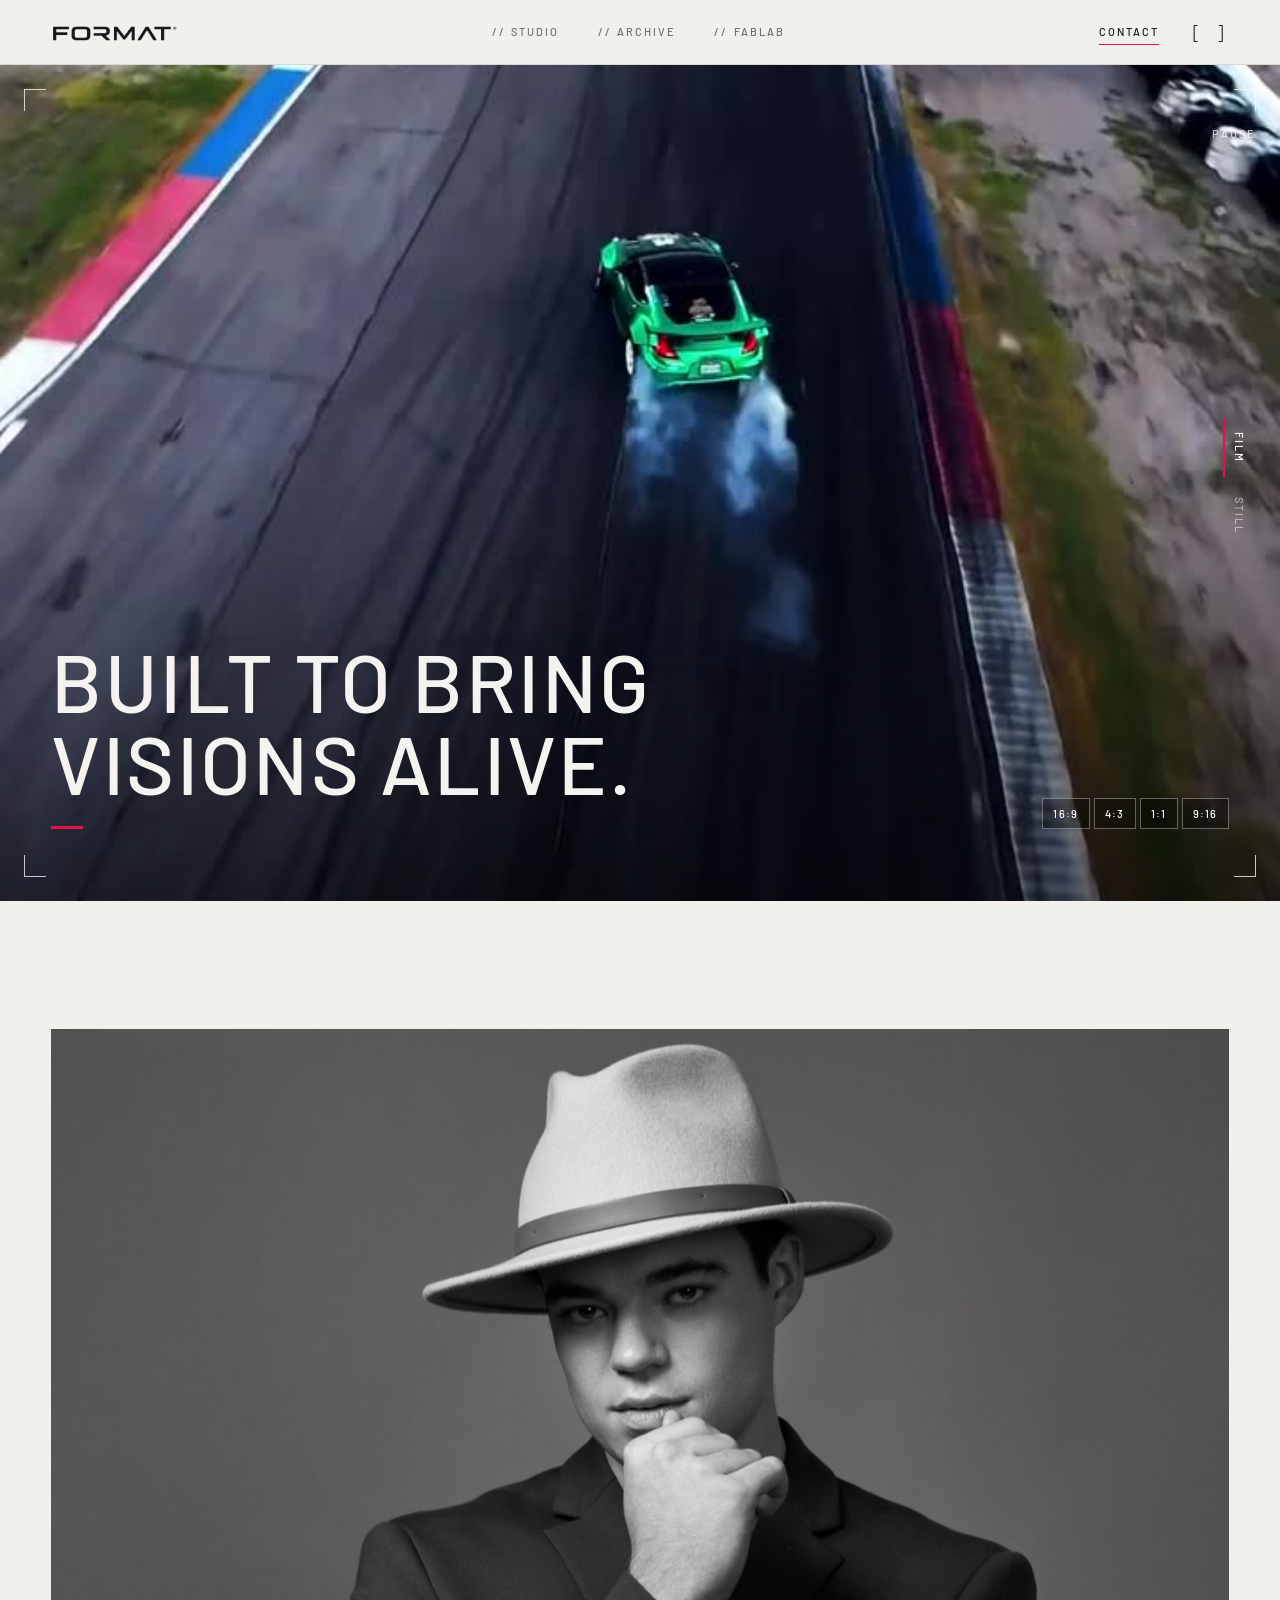
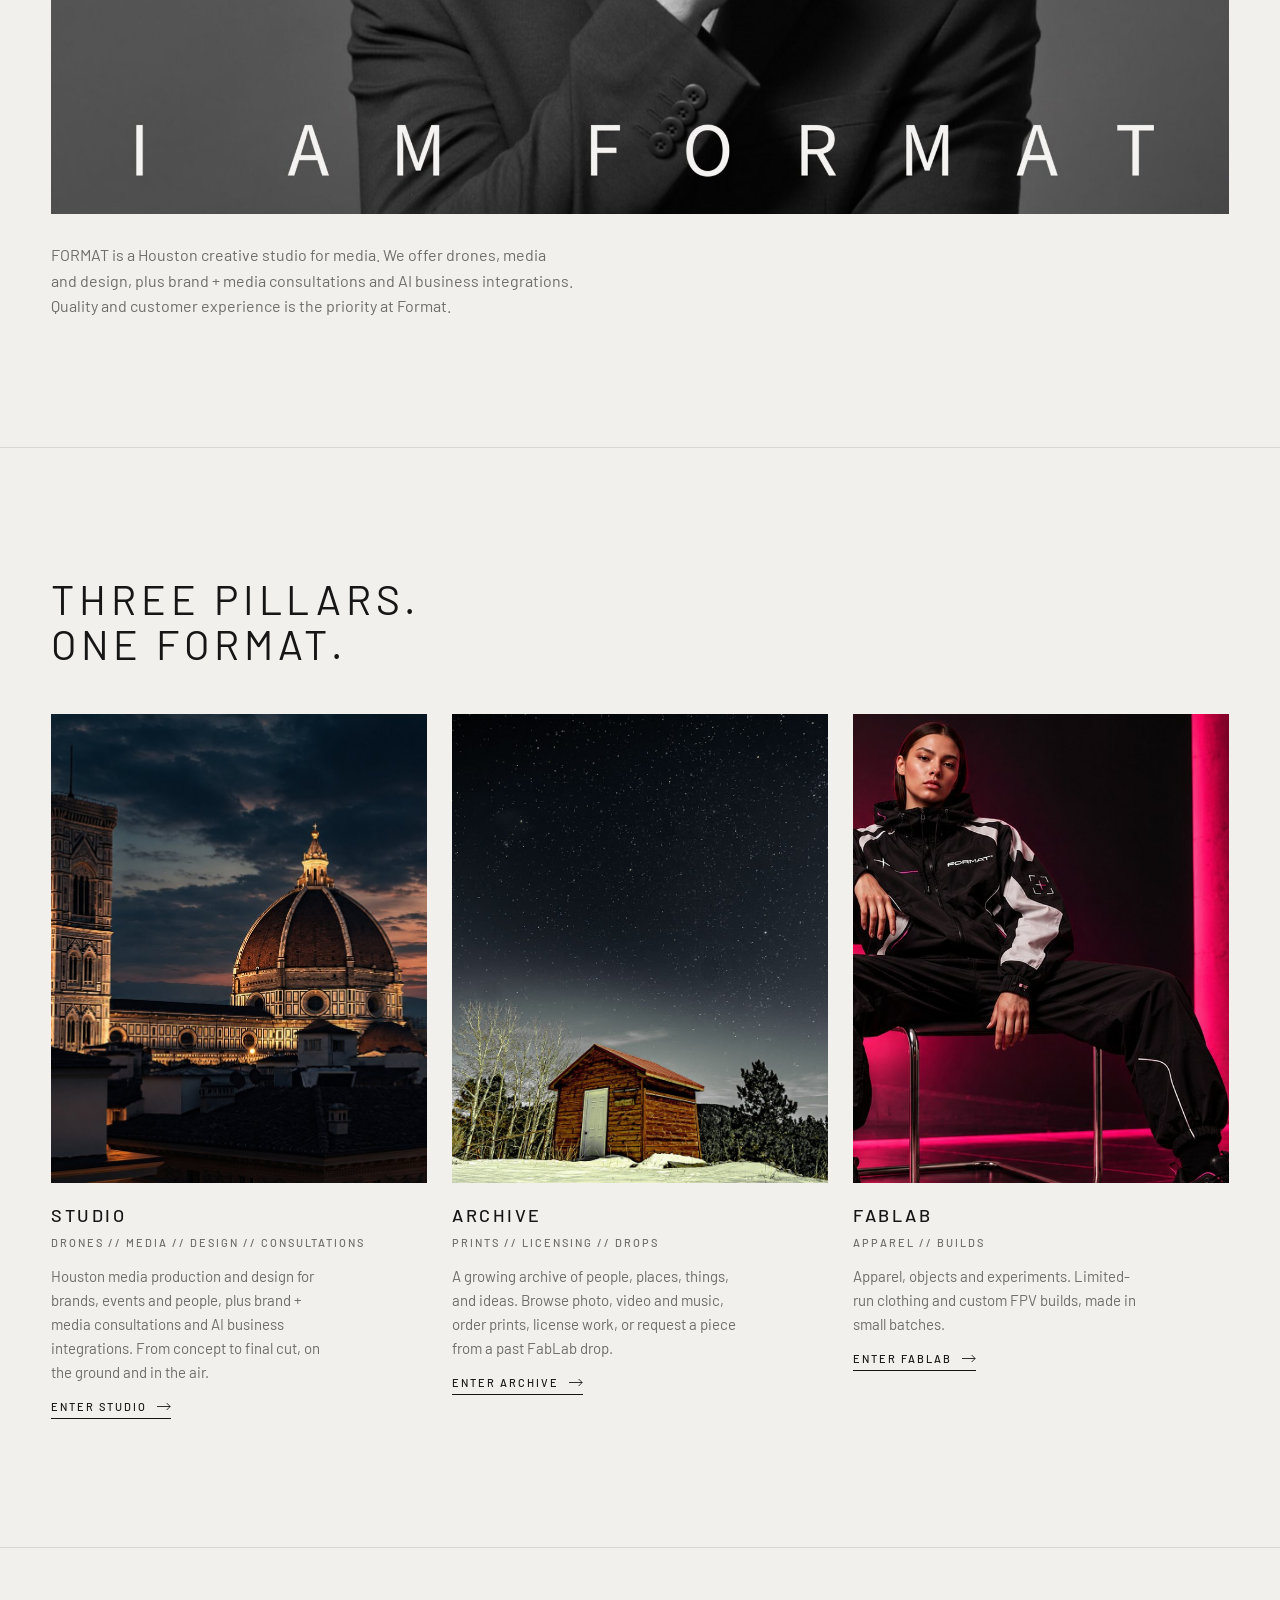
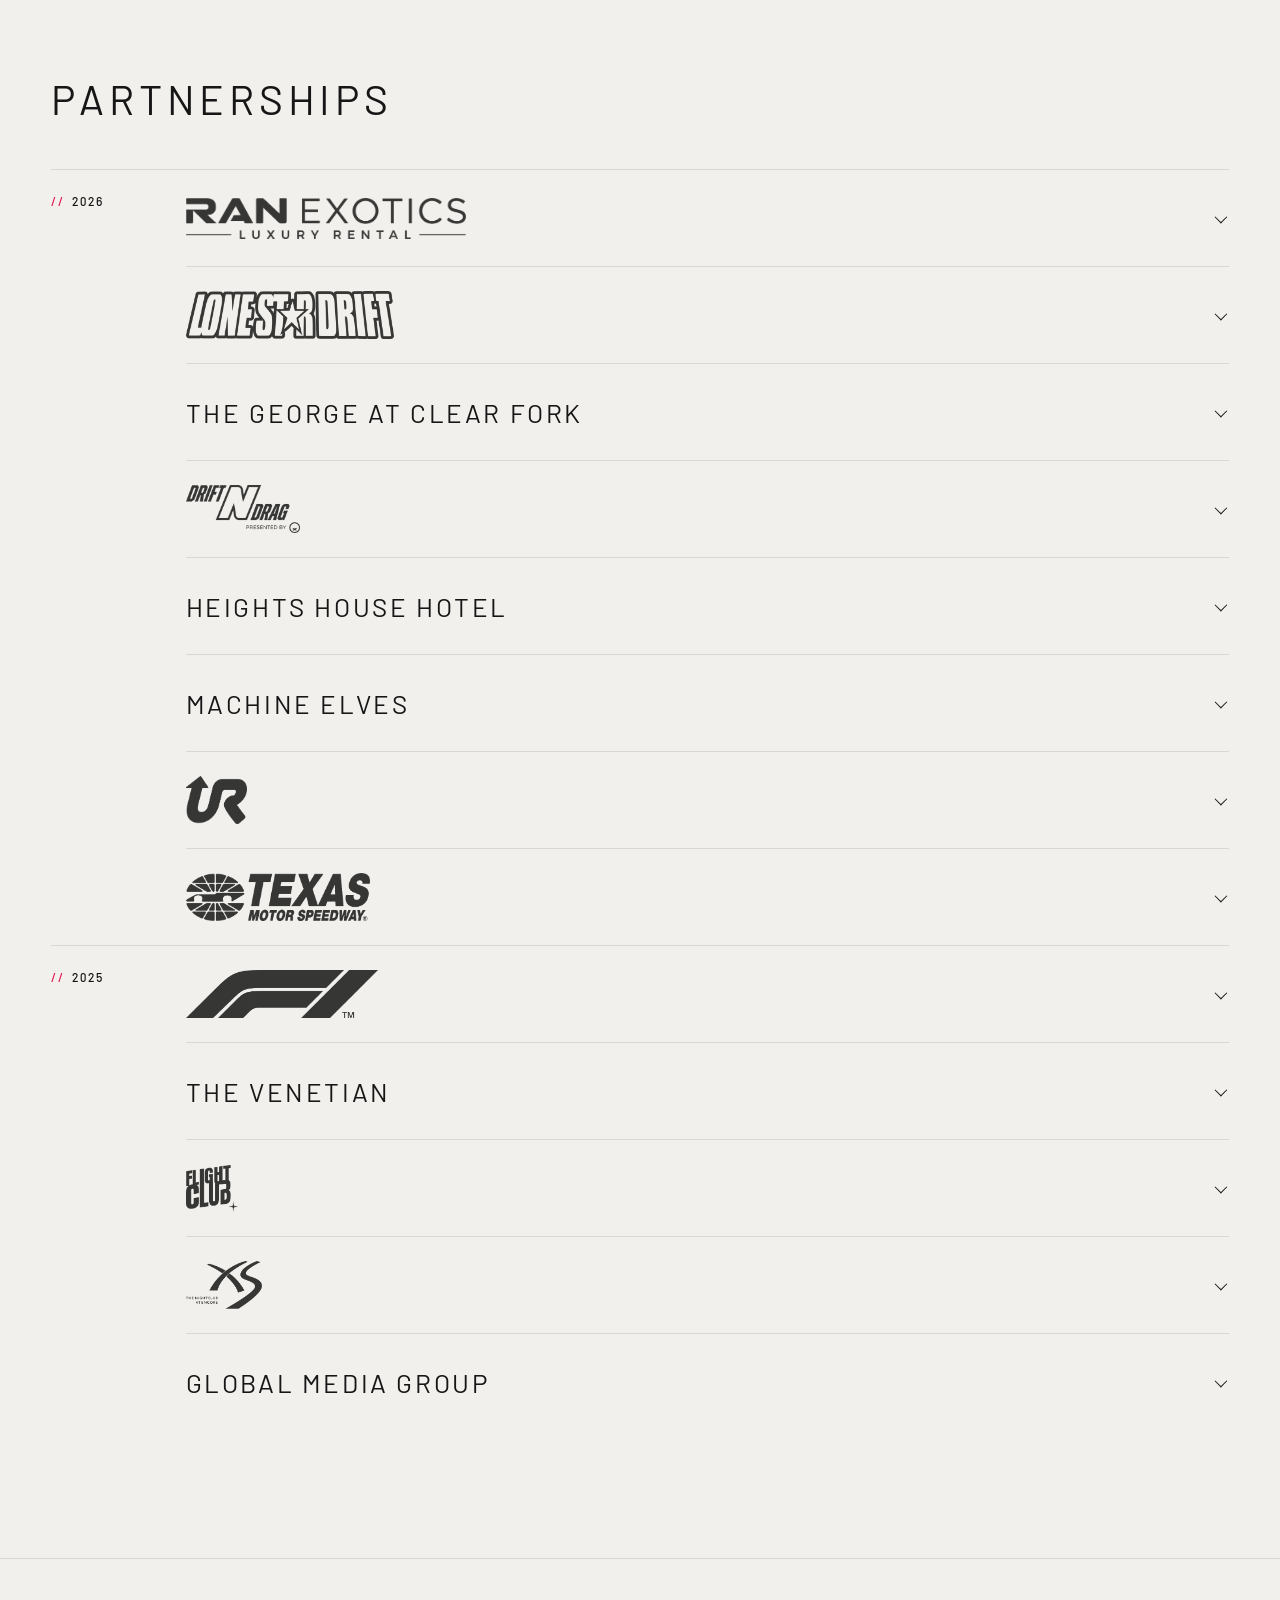
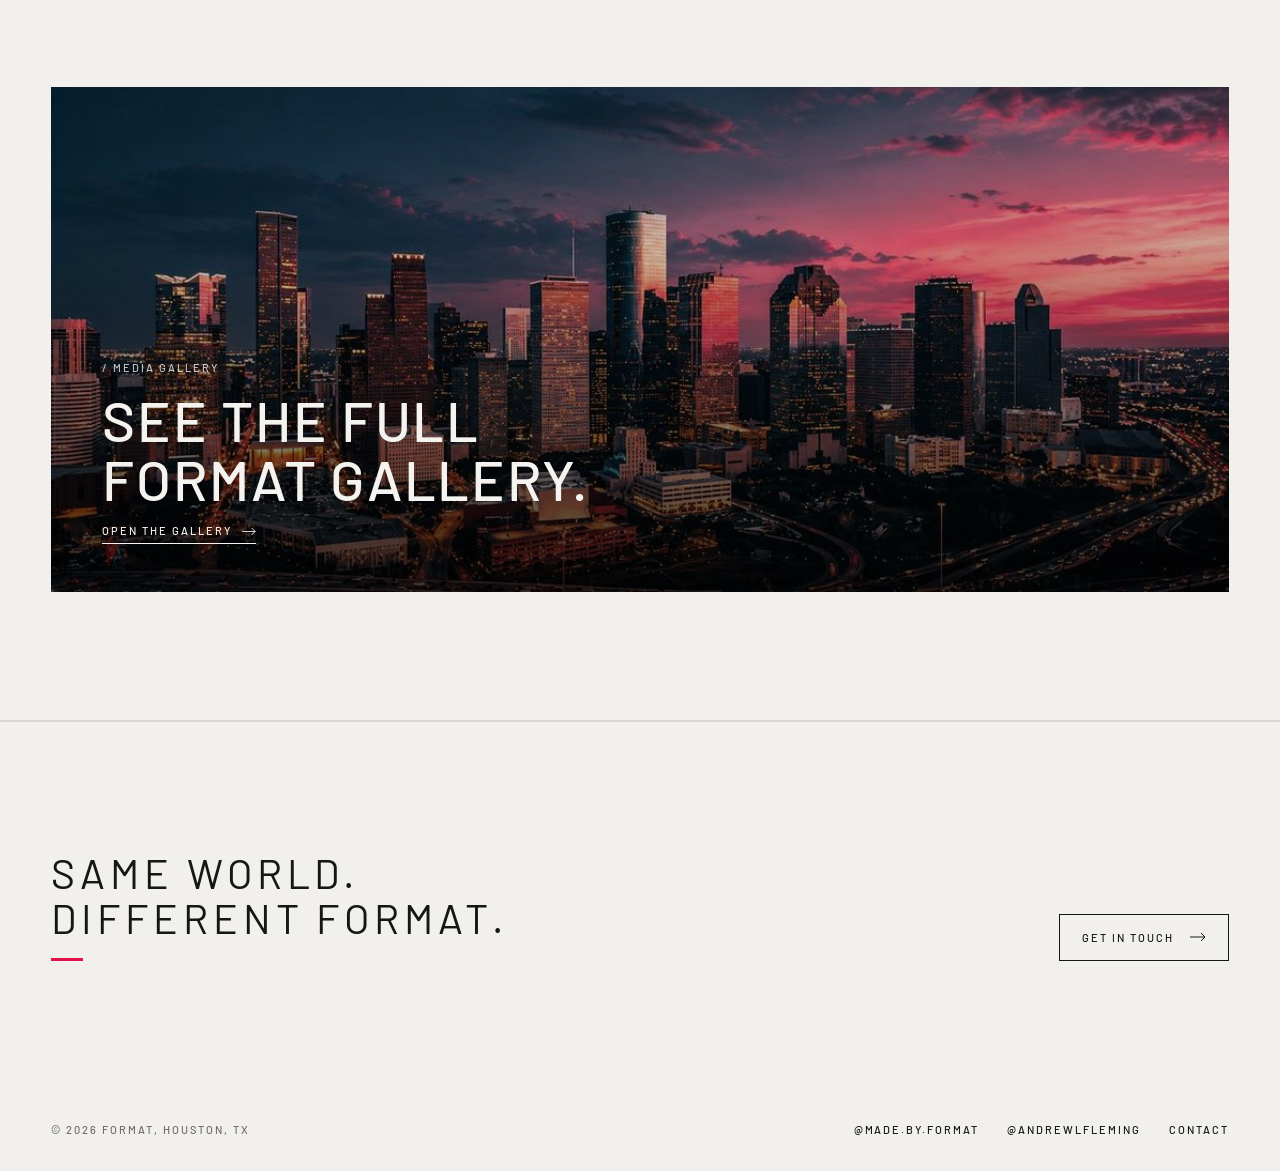
==== commit 72019e1f: "Home: shorten hero headline Co-Authored-By: Claude Sonnet 5.5 <noreply@anthropic.com>" ====
--- a/index.html
+++ b/index.html
@@ -338,7 +338,7 @@
   <i class="c tl" aria-hidden="true"></i><i class="c tr" aria-hidden="true"></i><i class="c bl" aria-hidden="true"></i><i class="c br" aria-hidden="true"></i>
   <div class="hero-copy">
     <div>
-      <h1>Built to bring<br>our visions alive.</h1>
+      <h1>Built to bring<br>visions alive.</h1>
       <span class="tick"></span>
     </div>
     <div class="ratios" role="group" aria-label="Preview framing">
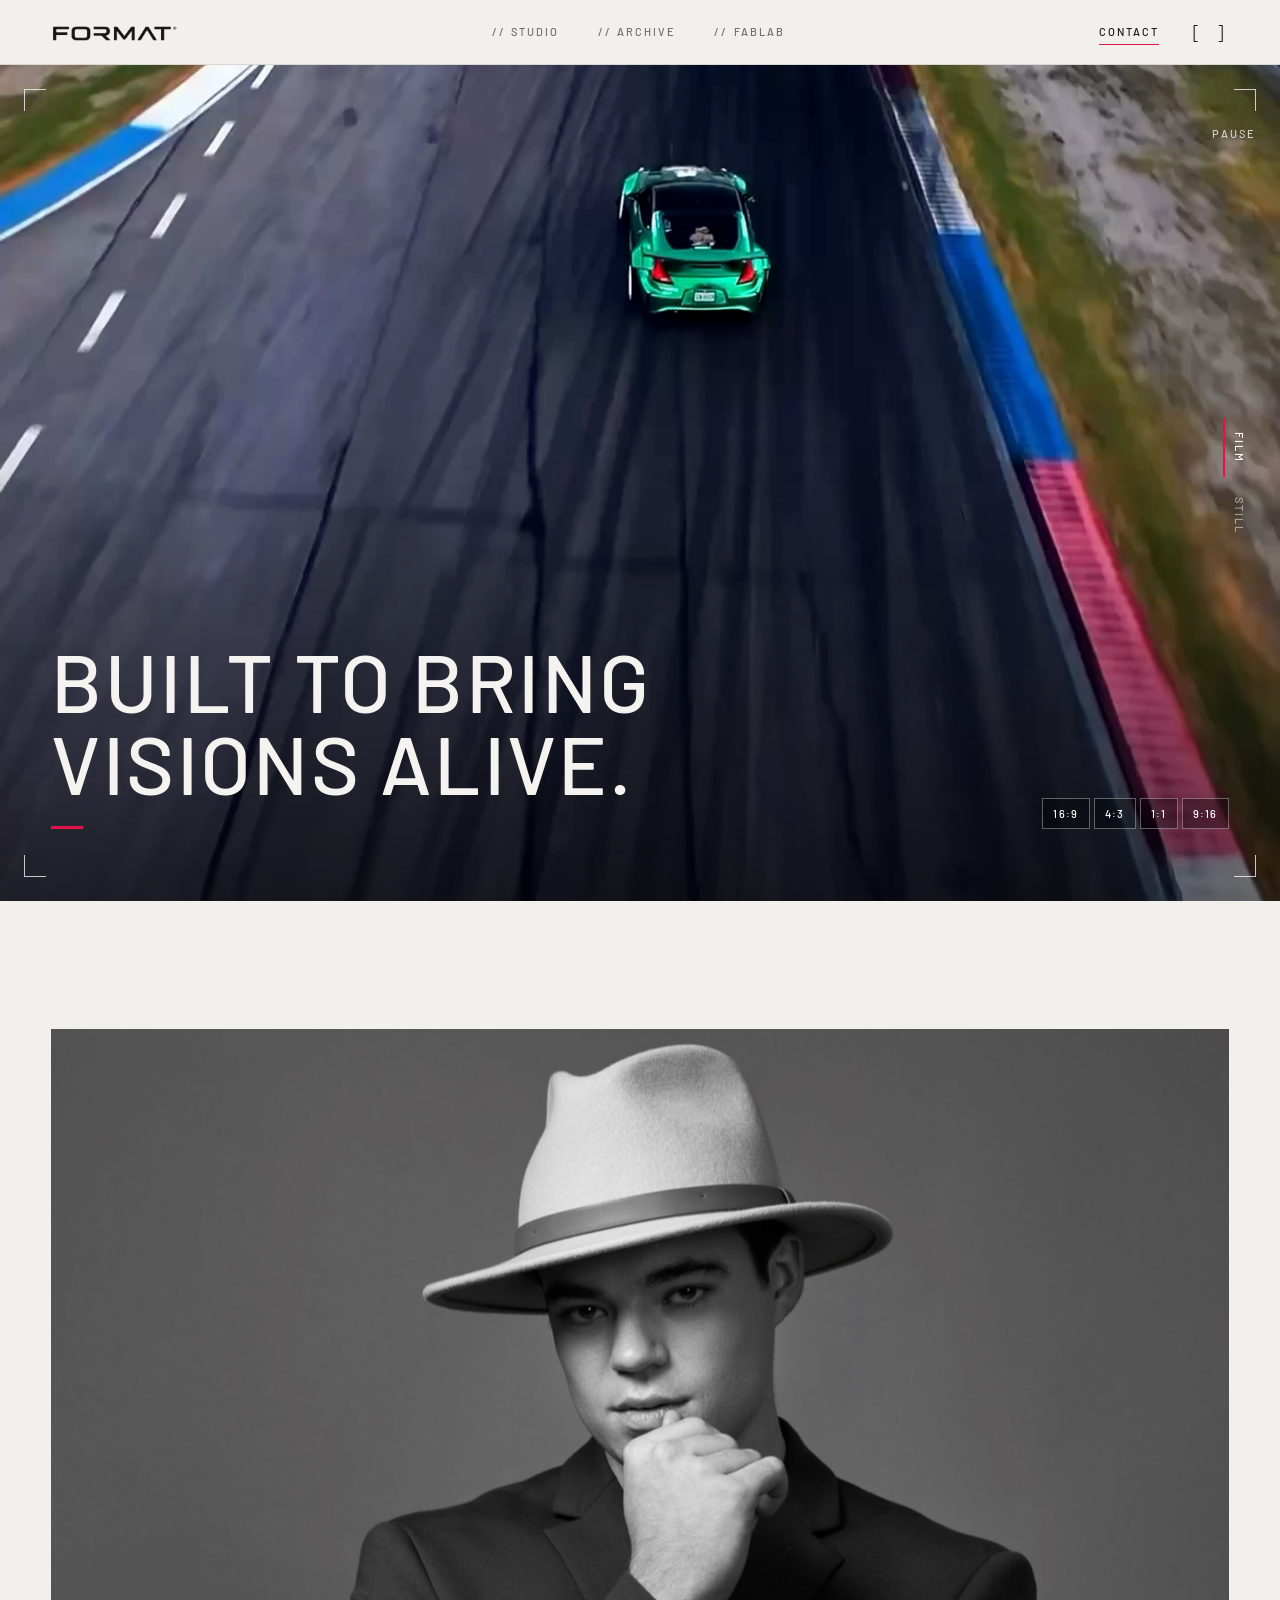
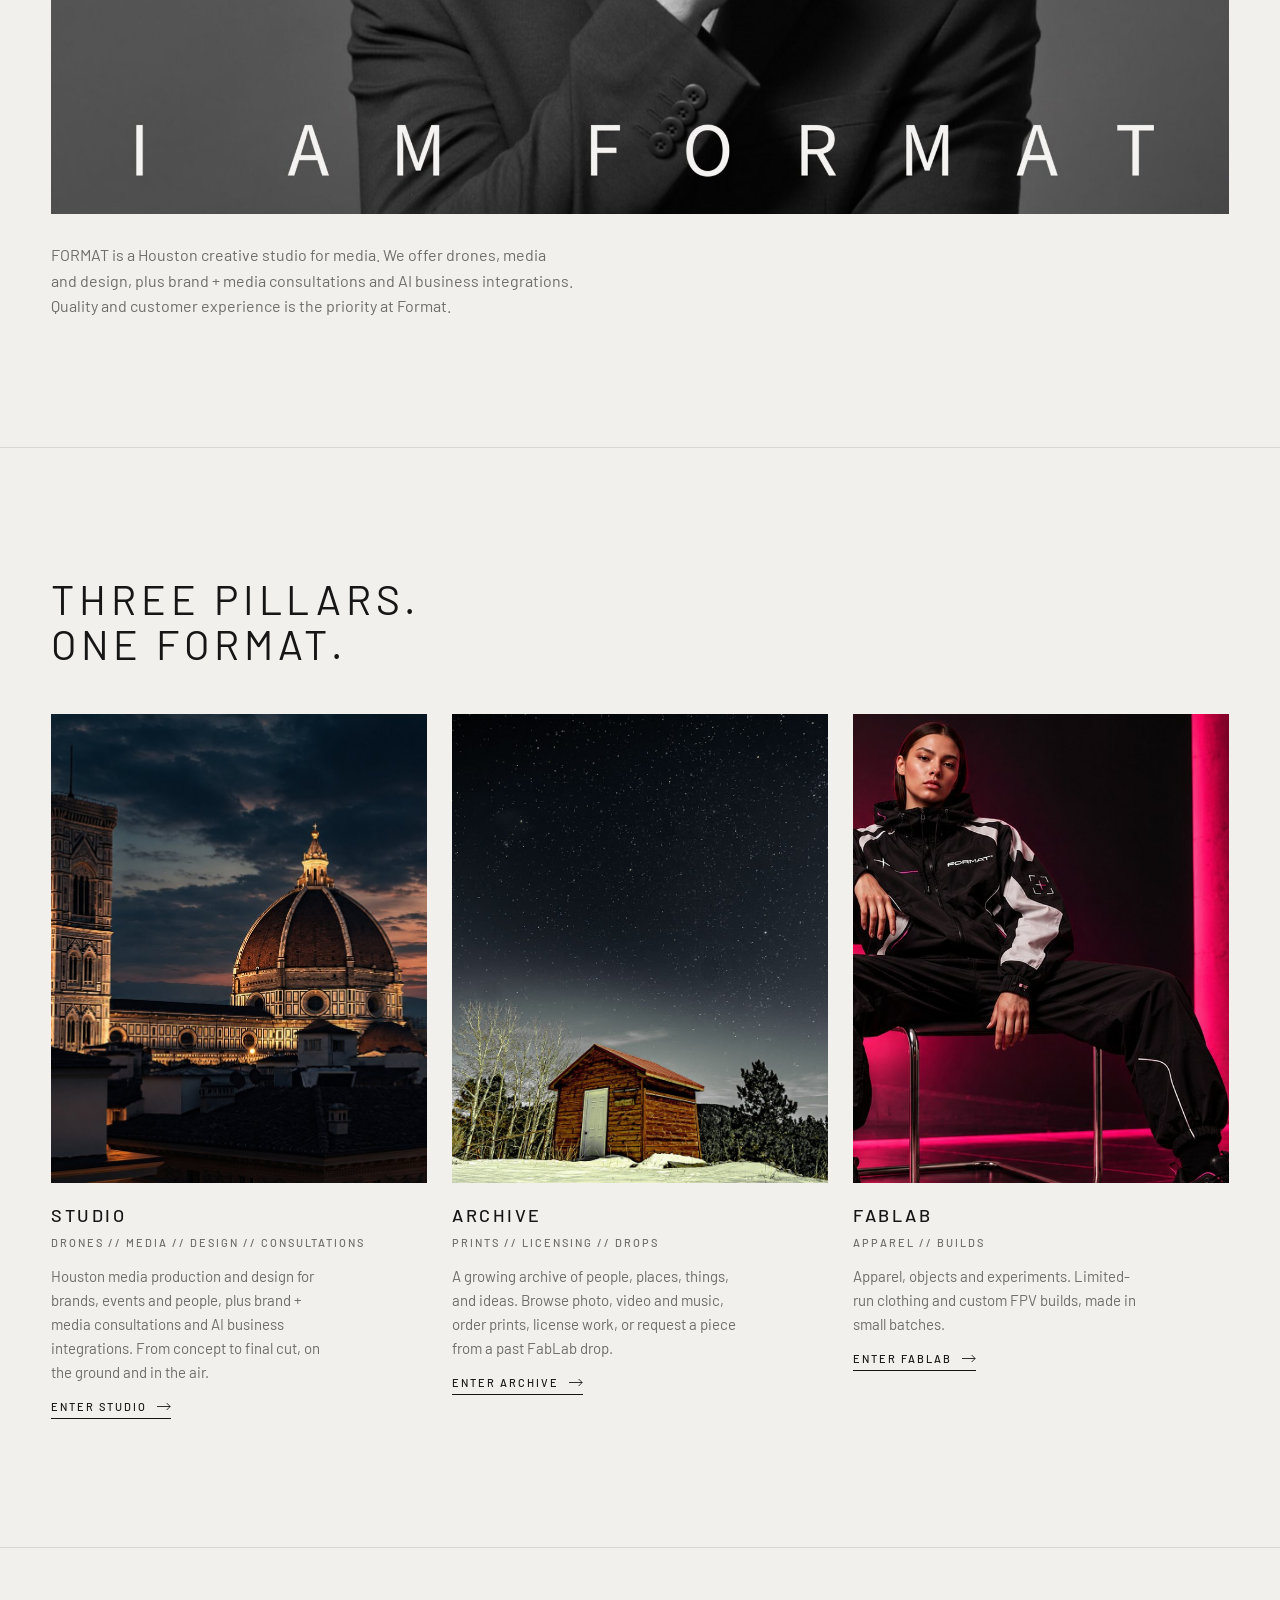
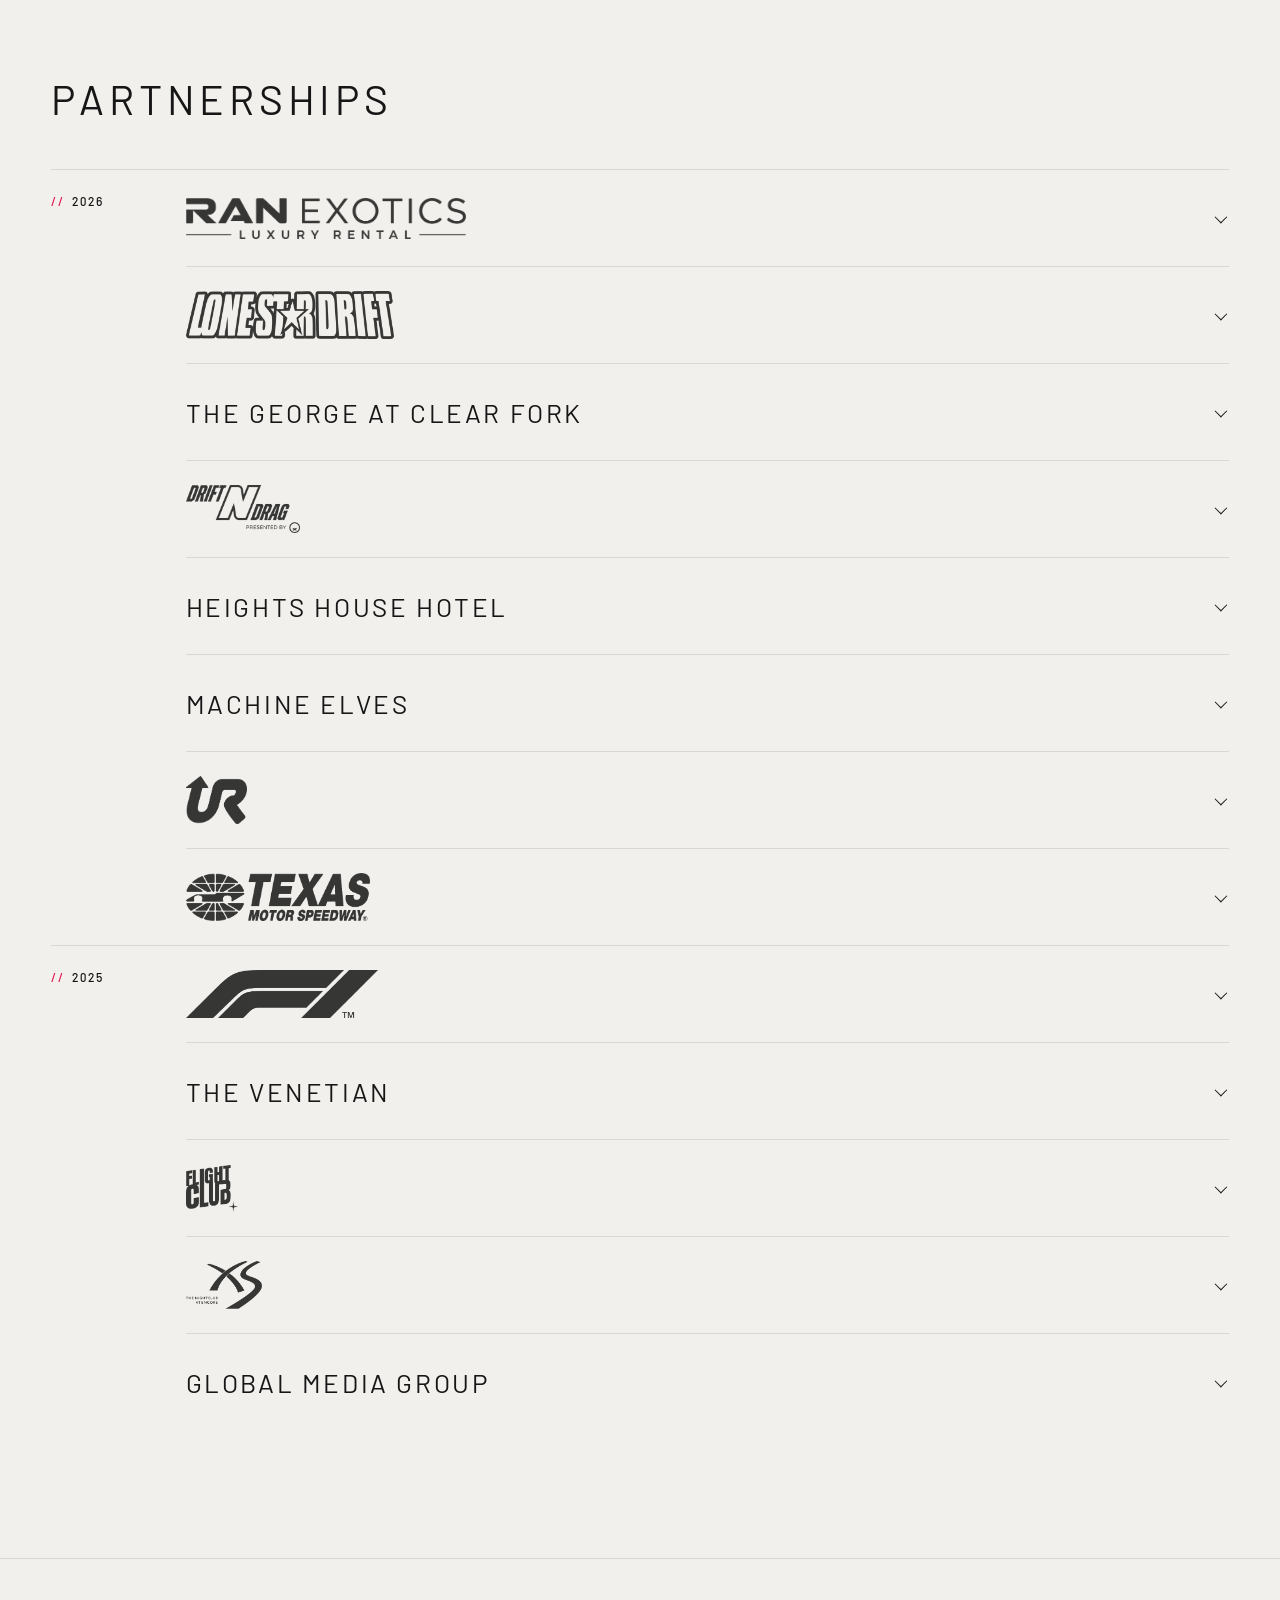
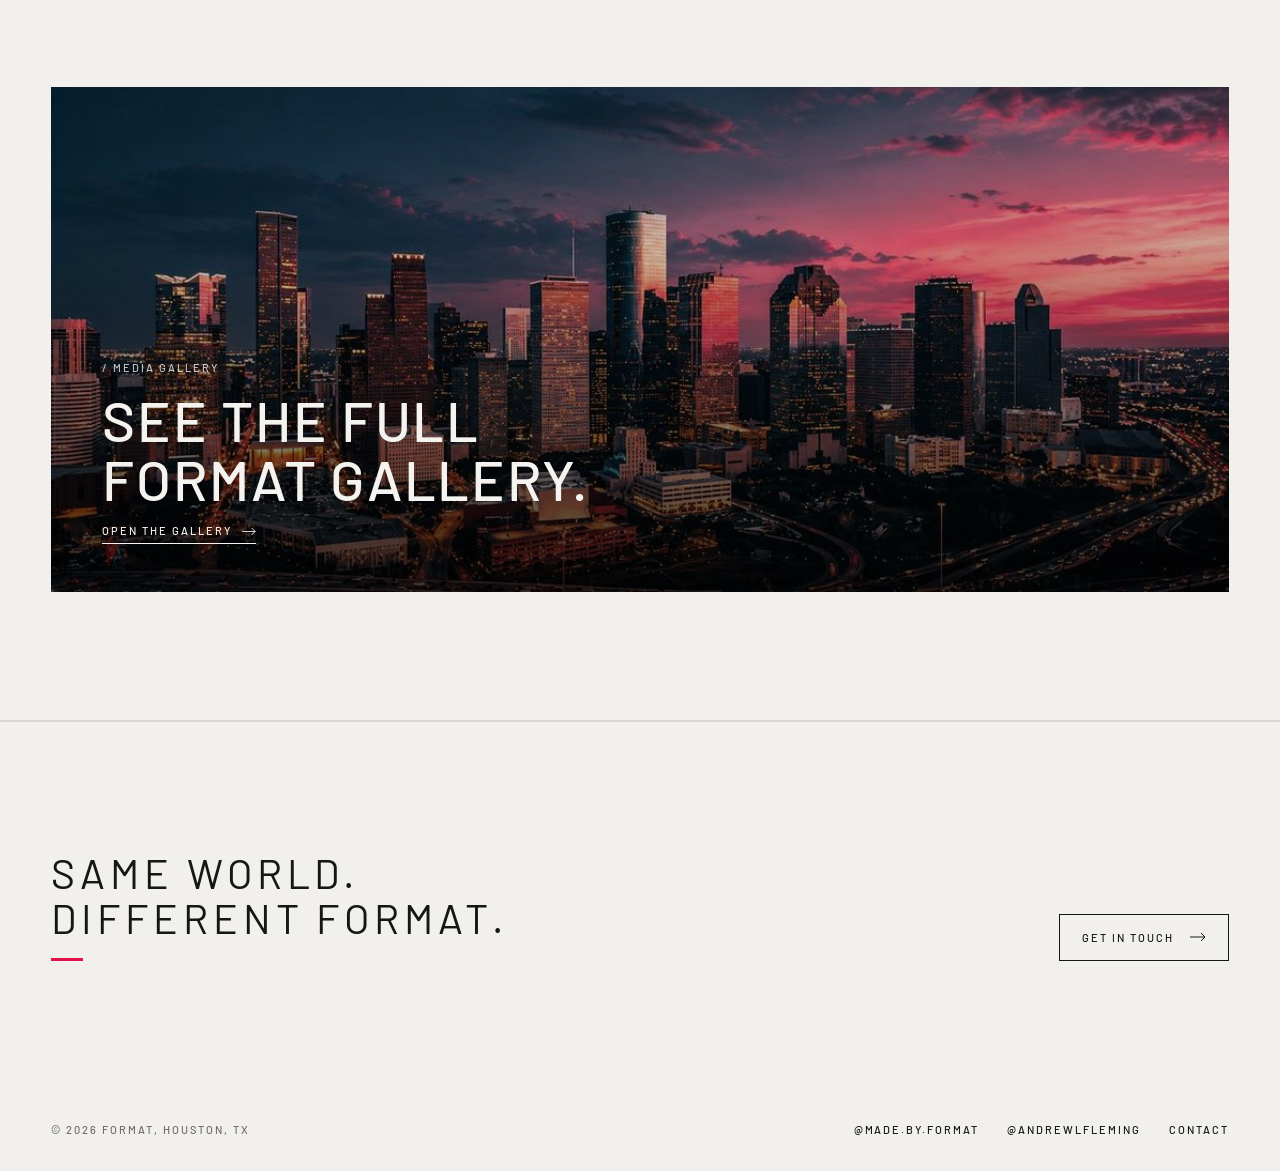
==== commit 271f28b4: "Home: replace hero video with Short Edit Re-encoded from the 4K source to 1440x2560 H.264, no audio," ====
--- a/index.html
+++ b/index.html
@@ -329,7 +329,7 @@
 <main id="top">
 
 <section class="frame" id="frame" aria-label="Intro">
-  <div class="media" id="media"><video class="layer cur" id="heroVid" autoplay muted loop playsinline preload="auto" disablepictureinpicture poster="assets/15090d0f12.jpg" aria-label="FPV drone chasing a green drift car as it slides through a corner at Texas Motor Speedway"><source src="assets/f27790ee67.mp4" type="video/mp4"></video><picture><source media="(max-width:640px)" srcset="assets/4df052394a.jpg"><img class="layer" id="heroImg" src="assets/0088d09d31.jpg" alt="FPV drone view from above of a drift car trailing tire smoke through a corner at golden hour, Texas Motor Speedway"></picture></div>
+  <div class="media" id="media"><video class="layer cur" id="heroVid" autoplay muted loop playsinline preload="auto" disablepictureinpicture poster="assets/e14390e0ac.jpg" aria-label="FPV drone chasing a green drift car as it slides through a corner at Texas Motor Speedway"><source src="assets/ca4589f13f.mp4" type="video/mp4"></video><picture><source media="(max-width:640px)" srcset="assets/4df052394a.jpg"><img class="layer" id="heroImg" src="assets/0088d09d31.jpg" alt="FPV drone view from above of a drift car trailing tire smoke through a corner at golden hour, Texas Motor Speedway"></picture></div>
   <button class="vp lbl" id="vp" type="button" aria-pressed="false">Pause</button>
   <div class="scrim" aria-hidden="true"></div>
   <div class="shut" aria-hidden="true"><i></i><i></i></div>
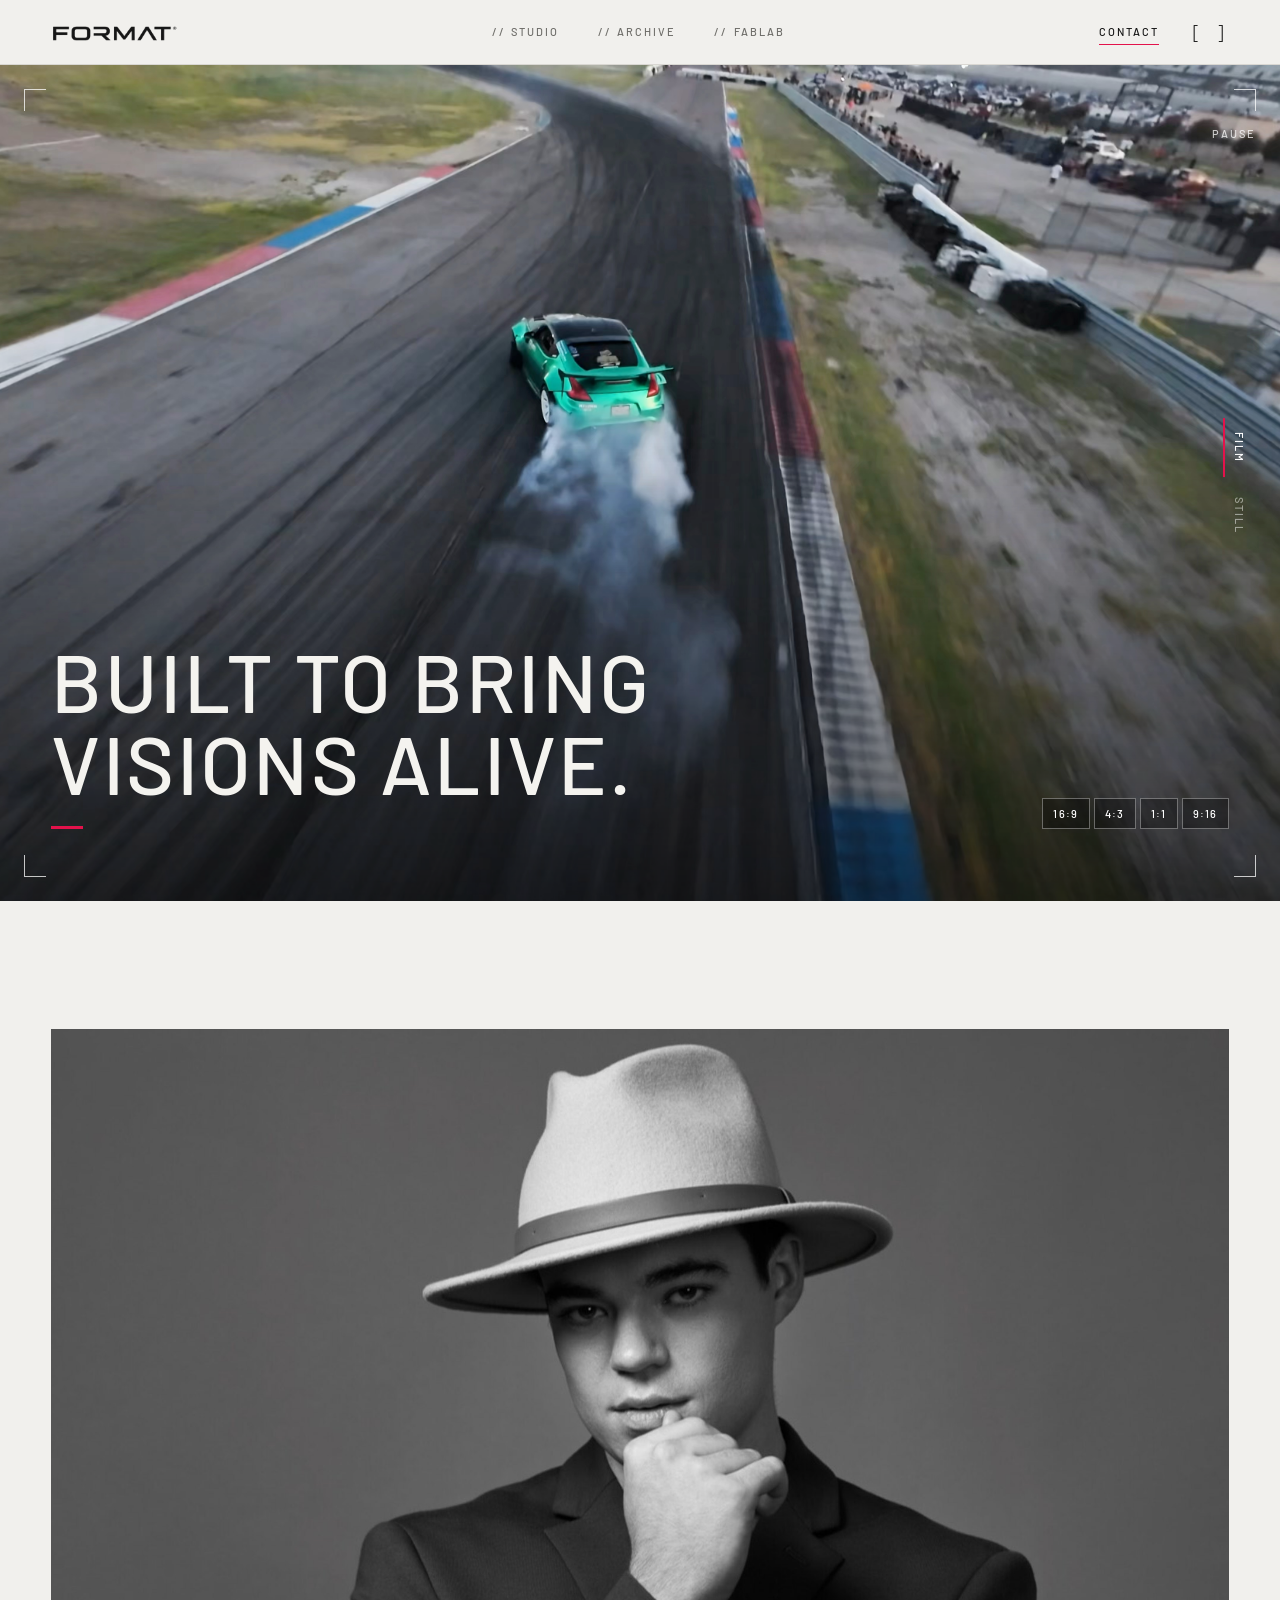
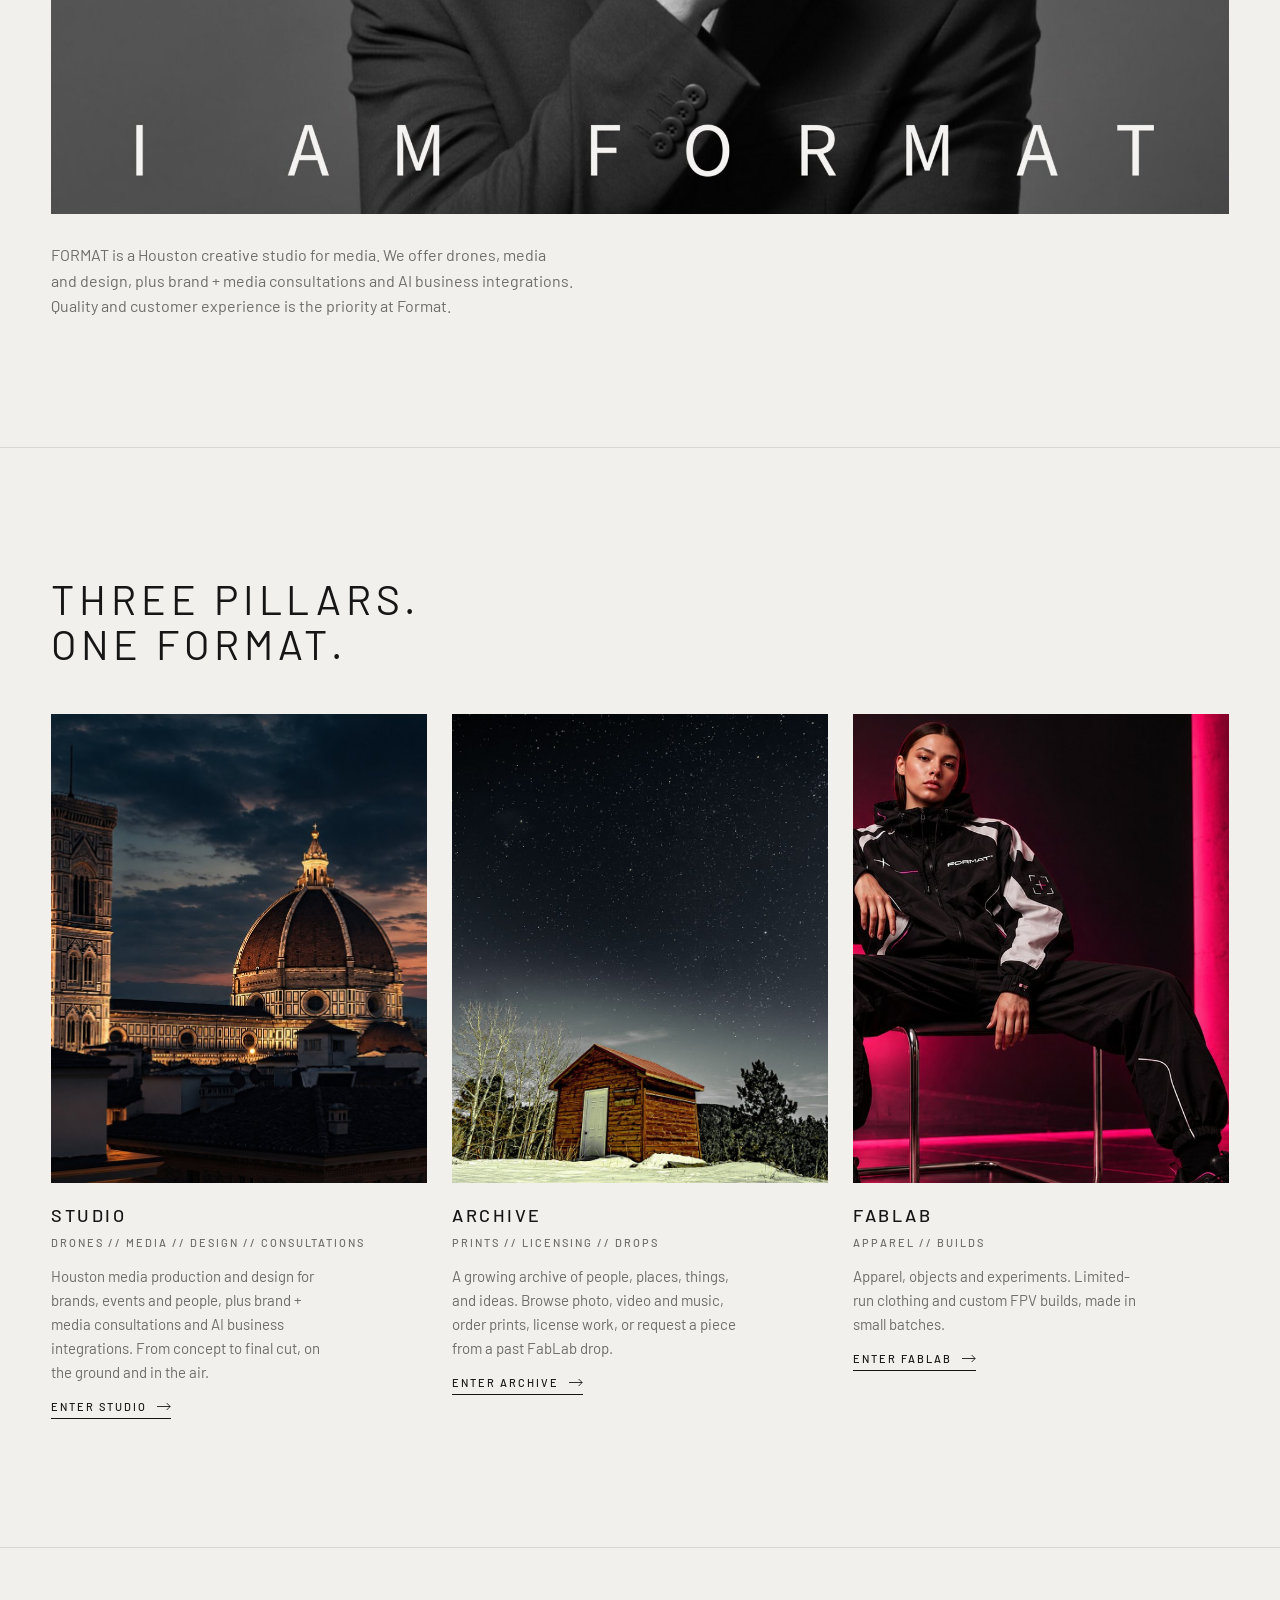
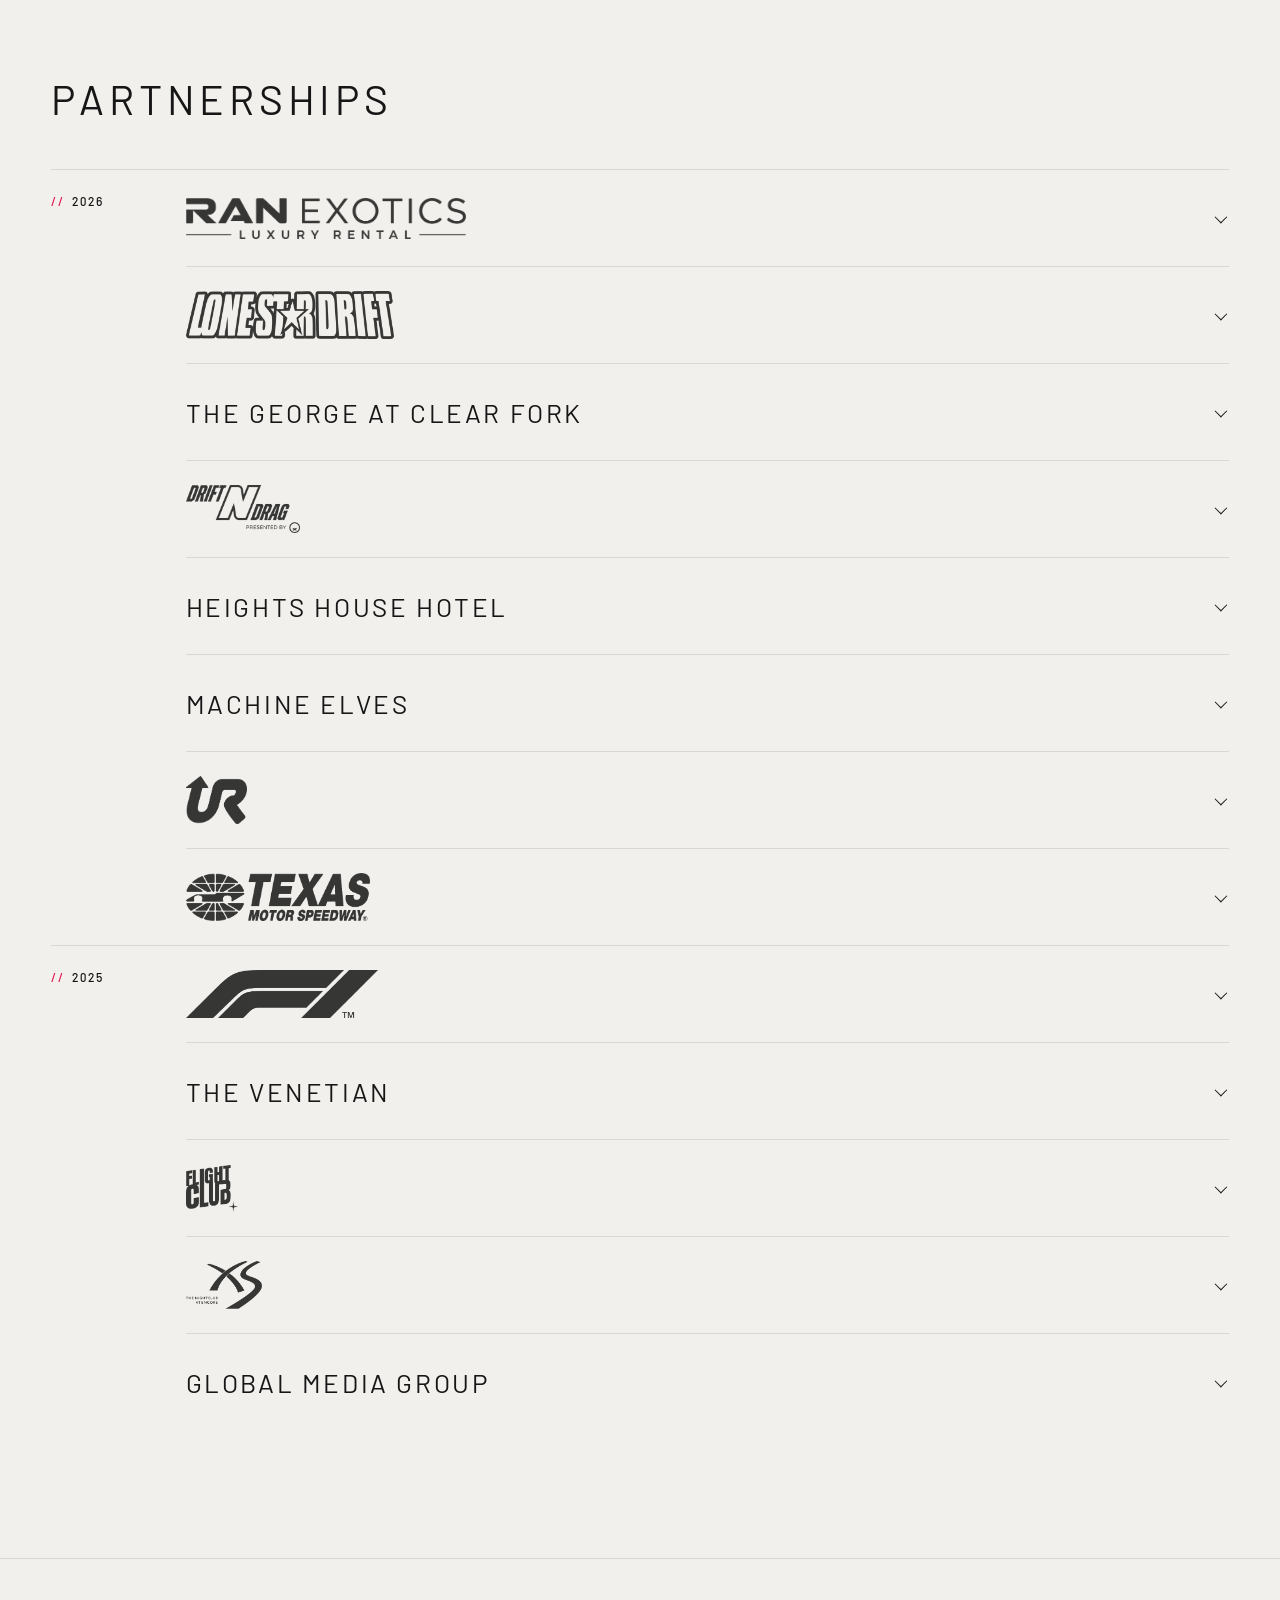
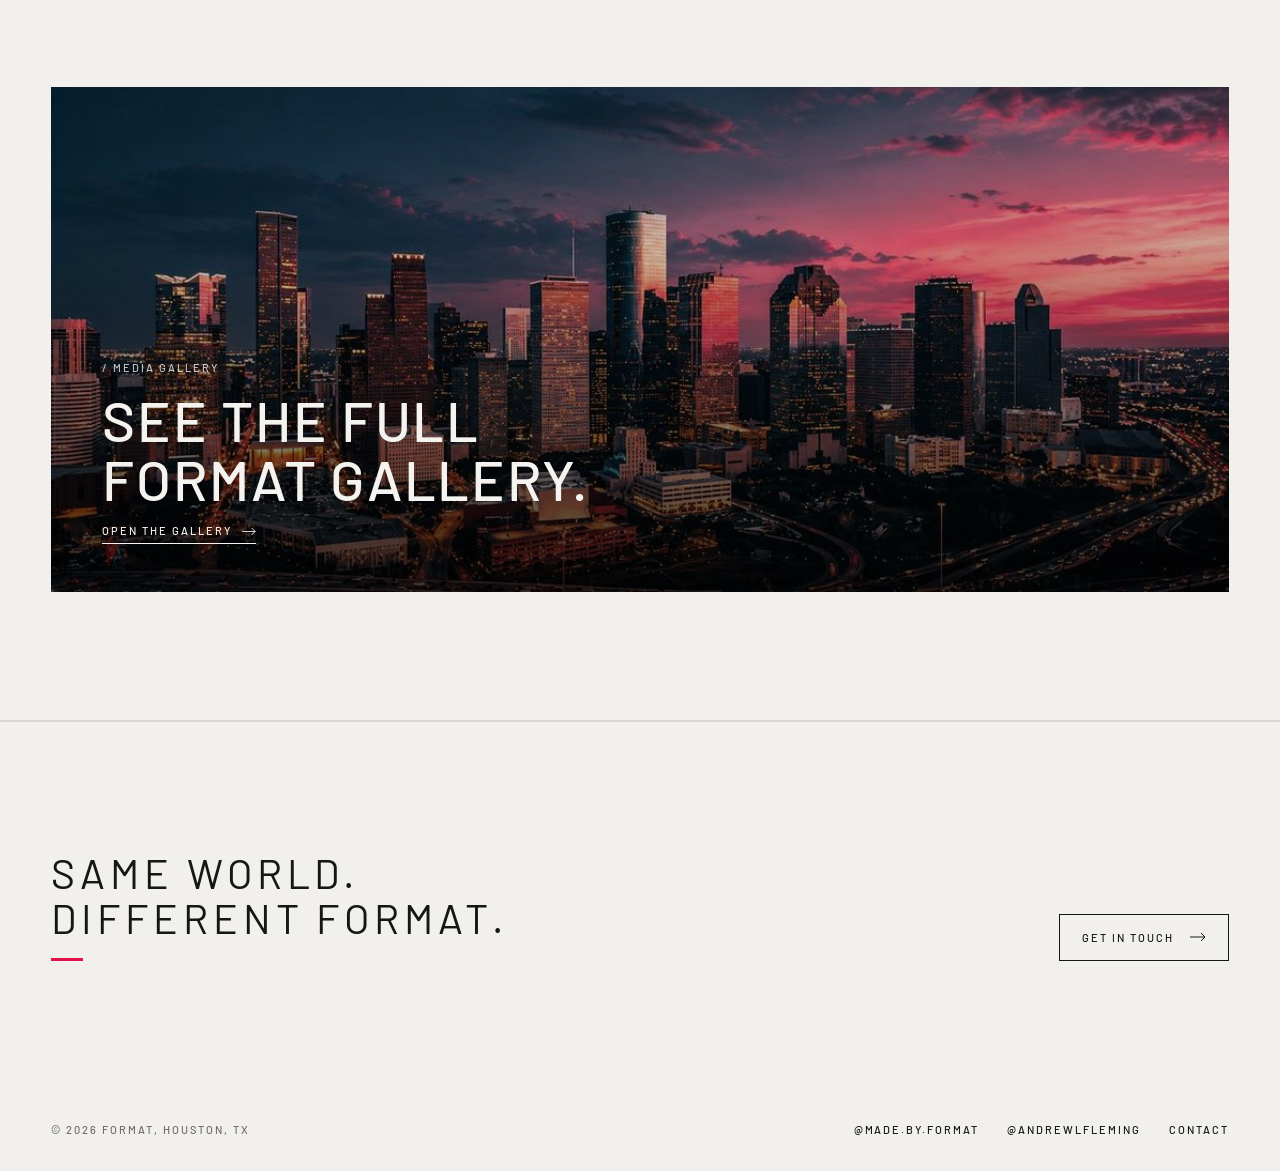
==== commit c82df3b3: "Home: use Web header video on desktop Landscape 2560x1440 H.264 source for widths above 640px; the v" ====
--- a/index.html
+++ b/index.html
@@ -329,7 +329,7 @@
 <main id="top">
 
 <section class="frame" id="frame" aria-label="Intro">
-  <div class="media" id="media"><video class="layer cur" id="heroVid" autoplay muted loop playsinline preload="auto" disablepictureinpicture poster="assets/e14390e0ac.jpg" aria-label="FPV drone chasing a green drift car as it slides through a corner at Texas Motor Speedway"><source src="assets/ca4589f13f.mp4" type="video/mp4"></video><picture><source media="(max-width:640px)" srcset="assets/4df052394a.jpg"><img class="layer" id="heroImg" src="assets/0088d09d31.jpg" alt="FPV drone view from above of a drift car trailing tire smoke through a corner at golden hour, Texas Motor Speedway"></picture></div>
+  <div class="media" id="media"><video class="layer cur" id="heroVid" autoplay muted loop playsinline preload="auto" disablepictureinpicture poster="assets/015d61f21f.jpg" aria-label="FPV drone chasing a green drift car as it slides through a corner at Texas Motor Speedway"><source src="assets/95547323c5.mp4" type="video/mp4" media="(min-width:641px)"><source src="assets/ca4589f13f.mp4" type="video/mp4"></video><script>if(matchMedia("(max-width:640px)").matches)document.getElementById("heroVid").poster="assets/e14390e0ac.jpg";</script><picture><source media="(max-width:640px)" srcset="assets/4df052394a.jpg"><img class="layer" id="heroImg" src="assets/0088d09d31.jpg" alt="FPV drone view from above of a drift car trailing tire smoke through a corner at golden hour, Texas Motor Speedway"></picture></div>
   <button class="vp lbl" id="vp" type="button" aria-pressed="false">Pause</button>
   <div class="scrim" aria-hidden="true"></div>
   <div class="shut" aria-hidden="true"><i></i><i></i></div>
